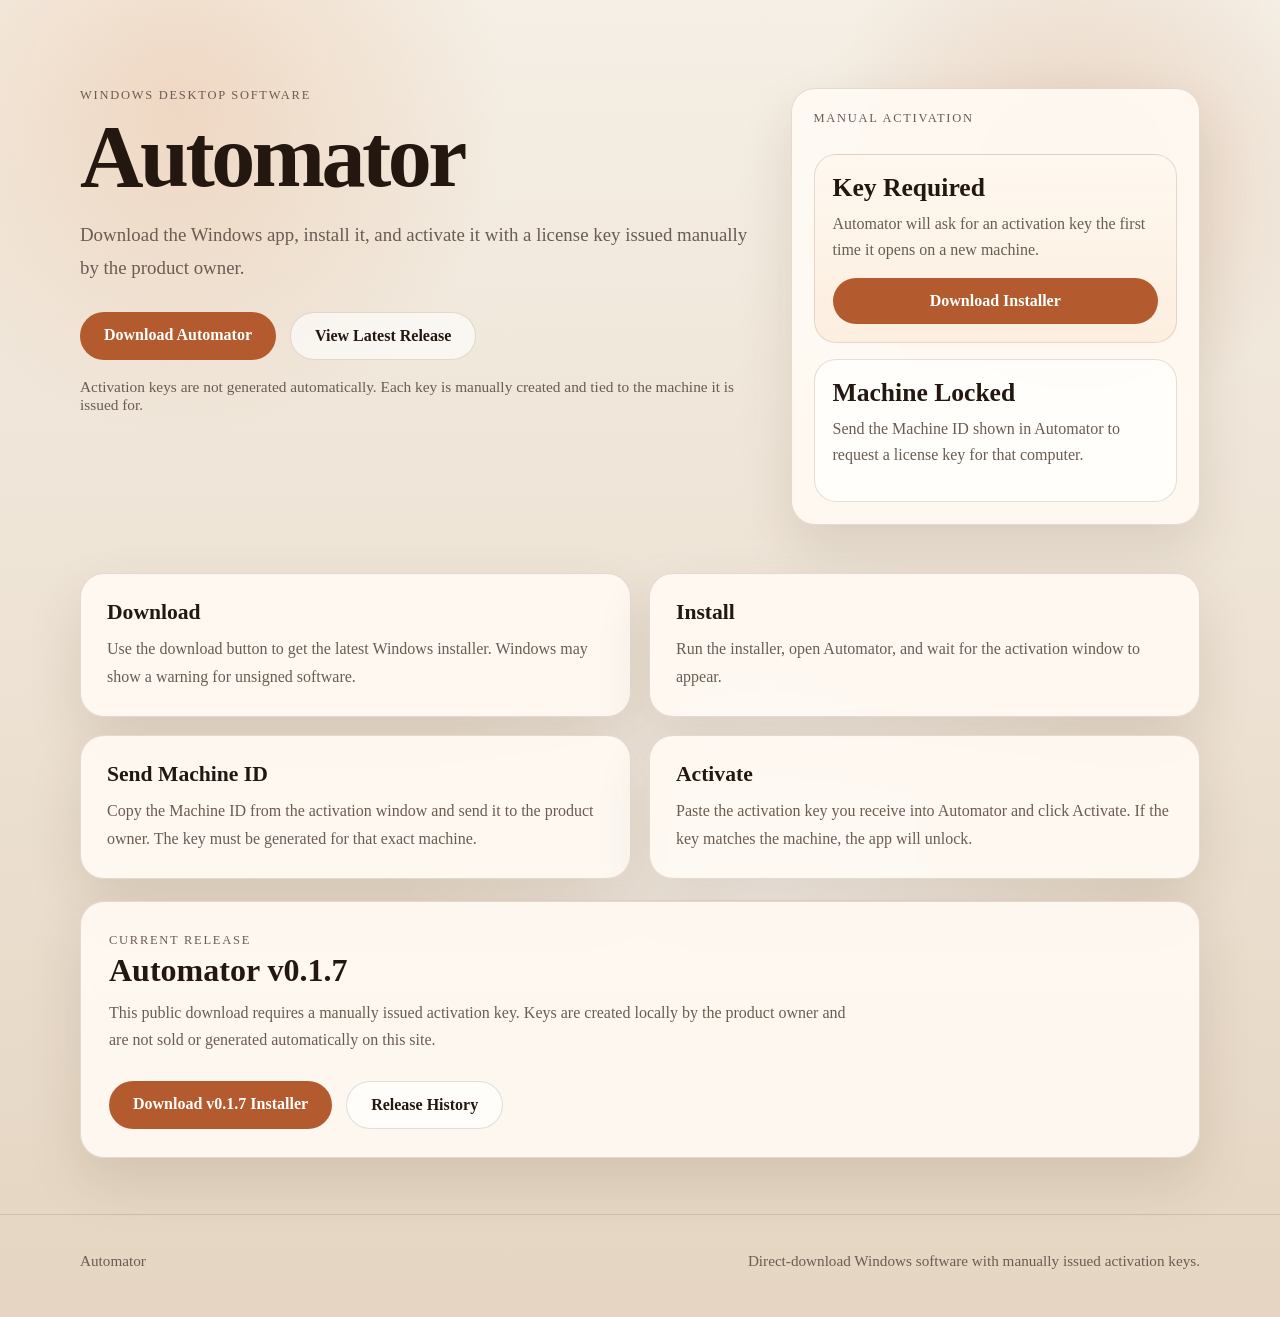
==== index.html @ 85a0ed50 "Switch storefront to manual key download flow" ====
<!DOCTYPE html>
<html lang="en">
<head>
  <meta charset="UTF-8" />
  <meta name="viewport" content="width=device-width, initial-scale=1.0" />
  <title>Automator</title>
  <meta
    name="description"
    content="Automator is Windows desktop automation software distributed by direct download and activated with manually issued license keys."
  />
  <link rel="stylesheet" href="style.css" />
</head>
<body>
  <div class="page-bg"></div>

  <header class="hero">
    <div class="container hero-layout">
      <div class="hero-copy">
        <p class="eyebrow">Windows Desktop Software</p>
        <h1>Automator</h1>
        <p class="lead">
          Download the Windows app, install it, and activate it with a license key issued manually by the product owner.
        </p>

        <div class="hero-actions">
          <a
            class="button primary"
            href="https://github.com/Pbot22/Automator/releases/download/v0.1.7/Automator-Setup-v0.1.7.exe"
          >
            Download Automator
          </a>
          <a class="button secondary" href="https://github.com/Pbot22/Automator/releases/latest">
            View Latest Release
          </a>
        </div>

        <p class="meta">
          Activation keys are not generated automatically. Each key is manually created and tied to the machine it is issued for.
        </p>
      </div>

      <aside class="pricing-panel">
        <p class="panel-label">Manual Activation</p>
        <div class="price-card featured">
          <div class="price-top">
            <h2>Key Required</h2>
            <p class="price-copy">
              Automator will ask for an activation key the first time it opens on a new machine.
            </p>
          </div>
          <a
            class="button wide"
            href="https://github.com/Pbot22/Automator/releases/download/v0.1.7/Automator-Setup-v0.1.7.exe"
          >
            Download Installer
          </a>
        </div>
        <div class="price-card">
          <div class="price-top">
            <h2>Machine Locked</h2>
            <p class="price-copy">
              Send the Machine ID shown in Automator to request a license key for that computer.
            </p>
          </div>
        </div>
      </aside>
    </div>
  </header>

  <main class="container">
    <section class="grid">
      <article class="card">
        <h2>Download</h2>
        <p>
          Use the download button to get the latest Windows installer. Windows may show a warning for unsigned software.
        </p>
      </article>

      <article class="card">
        <h2>Install</h2>
        <p>
          Run the installer, open Automator, and wait for the activation window to appear.
        </p>
      </article>

      <article class="card">
        <h2>Send Machine ID</h2>
        <p>
          Copy the Machine ID from the activation window and send it to the product owner. The key must be generated for that exact machine.
        </p>
      </article>

      <article class="card" id="support">
        <h2>Activate</h2>
        <p>
          Paste the activation key you receive into Automator and click Activate. If the key matches the machine, the app will unlock.
        </p>
      </article>
    </section>

    <section class="checkout-section">
      <div class="checkout-card">
        <p class="panel-label">Current Release</p>
        <h2>Automator v0.1.7</h2>
        <p>
          This public download requires a manually issued activation key. Keys are created locally by the product owner and are not sold or generated automatically on this site.
        </p>
        <div class="checkout-actions">
          <a
            class="button primary"
            href="https://github.com/Pbot22/Automator/releases/download/v0.1.7/Automator-Setup-v0.1.7.exe"
          >
            Download v0.1.7 Installer
          </a>
          <a class="button secondary" href="https://github.com/Pbot22/Automator/releases">
            Release History
          </a>
        </div>
      </div>
    </section>
  </main>

  <footer class="footer">
    <div class="container footer-inner">
      <p>Automator</p>
      <p>Direct-download Windows software with manually issued activation keys.</p>
    </div>
  </footer>
</body>
</html>
---- style.css ----
:root {
  --bg-top: #f5efe5;
  --bg-bottom: #e5d5c2;
  --panel: rgba(255, 250, 244, 0.92);
  --panel-strong: #fff8f0;
  --text: #231710;
  --muted: #6b5c52;
  --accent: #b35a2f;
  --accent-dark: #8d4322;
  --accent-soft: #f0c7a3;
  --line: rgba(110, 80, 58, 0.18);
  --shadow: 0 24px 55px rgba(69, 39, 20, 0.12);
}

* {
  box-sizing: border-box;
}

html {
  scroll-behavior: smooth;
}

body {
  margin: 0;
  font-family: Georgia, "Times New Roman", serif;
  color: var(--text);
  background: linear-gradient(180deg, var(--bg-top) 0%, var(--bg-bottom) 100%);
  min-height: 100vh;
  position: relative;
}

.page-bg {
  position: fixed;
  inset: 0;
  background:
    radial-gradient(circle at 14% 12%, rgba(229, 170, 129, 0.32), transparent 24%),
    radial-gradient(circle at 84% 18%, rgba(196, 122, 78, 0.22), transparent 20%),
    radial-gradient(circle at 60% 100%, rgba(255, 255, 255, 0.5), transparent 32%);
  pointer-events: none;
}

.container {
  width: min(1120px, calc(100% - 32px));
  margin: 0 auto;
  position: relative;
  z-index: 1;
}

.hero {
  padding: 88px 0 48px;
}

.hero-layout {
  display: grid;
  grid-template-columns: minmax(0, 1.25fr) minmax(310px, 0.75fr);
  gap: 28px;
  align-items: start;
}

.hero-copy {
  max-width: 760px;
}

.eyebrow,
.panel-label {
  margin: 0 0 12px;
  font-size: 0.78rem;
  text-transform: uppercase;
  letter-spacing: 0.14em;
  color: var(--muted);
}

h1 {
  margin: 0;
  font-size: clamp(3rem, 7vw, 5.5rem);
  line-height: 0.96;
  letter-spacing: -0.04em;
}

h2 {
  margin: 0;
}

.lead {
  margin: 20px 0 0;
  font-size: 1.18rem;
  line-height: 1.7;
  color: var(--muted);
  max-width: 700px;
}

.hero-actions,
.checkout-actions {
  display: flex;
  flex-wrap: wrap;
  gap: 14px;
  margin-top: 28px;
}

.button {
  display: inline-block;
  padding: 14px 24px;
  border-radius: 999px;
  text-decoration: none;
  font-weight: 700;
  transition: transform 0.18s ease, background-color 0.18s ease, color 0.18s ease, border-color 0.18s ease;
}

.button:hover {
  transform: translateY(-1px);
}

.button.primary,
.button.wide {
  background: var(--accent);
  color: #fff;
}

.button.primary:hover,
.button.wide:hover {
  background: var(--accent-dark);
}

.button.primary.alt {
  background: #955035;
}

.button.secondary {
  border: 1px solid var(--line);
  color: var(--text);
  background: rgba(255, 255, 255, 0.62);
}

.button.wide {
  width: 100%;
  text-align: center;
}

.meta {
  margin-top: 18px;
  color: var(--muted);
  font-size: 0.96rem;
  max-width: 670px;
}

.pricing-panel,
.checkout-card,
.card {
  background: var(--panel);
  border: 1px solid var(--line);
  border-radius: 24px;
  box-shadow: var(--shadow);
  backdrop-filter: blur(6px);
}

.pricing-panel {
  padding: 22px;
  display: grid;
  gap: 16px;
}

.price-card {
  background: rgba(255, 255, 255, 0.62);
  border: 1px solid var(--line);
  border-radius: 22px;
  padding: 18px;
}

.price-card.featured {
  background: linear-gradient(180deg, var(--panel-strong) 0%, rgba(252, 238, 222, 0.95) 100%);
}

.price-top {
  margin-bottom: 16px;
}

.price-top h2 {
  font-size: 1.6rem;
  margin-bottom: 8px;
}

.price-copy {
  margin: 0;
  color: var(--muted);
  line-height: 1.6;
}

.grid {
  display: grid;
  grid-template-columns: repeat(2, minmax(0, 1fr));
  gap: 18px;
  padding-bottom: 22px;
}

.card {
  padding: 26px;
}

.card h2 {
  margin-bottom: 10px;
  font-size: 1.35rem;
}

.card p {
  margin: 0;
  line-height: 1.72;
  color: var(--muted);
}

.card a {
  color: var(--accent-dark);
}

.support-note {
  margin-top: 14px;
}

.checkout-section {
  padding-bottom: 56px;
}

.checkout-card {
  padding: 28px;
}

.checkout-card h2 {
  font-size: 2rem;
  margin-bottom: 10px;
}

.checkout-card p {
  margin: 0;
  color: var(--muted);
  line-height: 1.7;
  max-width: 760px;
}

.footer {
  border-top: 1px solid var(--line);
  padding: 22px 0 32px;
}

.footer-inner {
  display: flex;
  justify-content: space-between;
  gap: 16px;
  flex-wrap: wrap;
  color: var(--muted);
  font-size: 0.95rem;
}

.success-shell {
  min-height: 100vh;
  display: grid;
  place-items: center;
  padding: 40px 16px;
  position: relative;
  z-index: 1;
}

.success-card {
  width: min(900px, 100%);
  background: var(--panel);
  border: 1px solid var(--line);
  border-radius: 28px;
  box-shadow: var(--shadow);
  padding: 34px;
}

.success-title {
  font-size: clamp(2.4rem, 6vw, 4.2rem);
  margin-bottom: 10px;
}

.success-lead {
  margin: 0;
  color: var(--muted);
  line-height: 1.75;
  font-size: 1.05rem;
  max-width: 720px;
}

.status-pill {
  display: inline-flex;
  align-items: center;
  margin-top: 18px;
  padding: 10px 16px;
  border-radius: 999px;
  background: rgba(179, 90, 47, 0.12);
  border: 1px solid rgba(179, 90, 47, 0.22);
  color: var(--accent-dark);
  font-weight: 700;
}

.status-pill.ready {
  background: rgba(67, 143, 78, 0.14);
  border-color: rgba(67, 143, 78, 0.22);
  color: #2f6f37;
}

.license-panel {
  margin-top: 22px;
  background: linear-gradient(180deg, rgba(255, 251, 246, 0.98) 0%, rgba(248, 236, 223, 0.92) 100%);
  border: 1px solid rgba(179, 90, 47, 0.16);
  border-radius: 22px;
  padding: 20px;
  box-shadow: 0 18px 38px rgba(103, 61, 34, 0.10);
}

.license-row {
  display: flex;
  flex-direction: column;
  gap: 10px;
}

.license-label {
  font-size: 0.82rem;
  text-transform: uppercase;
  letter-spacing: 0.14em;
  color: var(--muted);
}

.license-code {
  display: block;
  background: rgba(255, 255, 255, 0.82);
  border: 1px solid rgba(35, 23, 16, 0.10);
  border-radius: 16px;
  padding: 14px 16px;
  font-size: 1.08rem;
  font-weight: 700;
  overflow-wrap: anywhere;
  color: var(--text);
}

.license-help {
  margin: 14px 0 0;
  color: var(--muted);
  line-height: 1.7;
}

.license-actions {
  display: flex;
  flex-wrap: wrap;
  gap: 12px;
  margin-top: 16px;
}

.small-button {
  padding: 12px 18px;
}

.success-grid {
  display: grid;
  grid-template-columns: repeat(2, minmax(0, 1fr));
  gap: 18px;
  margin-top: 24px;
}

.success-actions {
  margin-top: 24px;
}

@media (max-width: 900px) {
  .hero-layout {
    grid-template-columns: 1fr;
  }
}

@media (max-width: 760px) {
  .hero {
    padding: 72px 0 36px;
  }

  .grid {
    grid-template-columns: 1fr;
  }

  .lead {
    font-size: 1.05rem;
  }

  .button {
    width: 100%;
    text-align: center;
  }

  .checkout-card h2 {
    font-size: 1.6rem;
  }

  .success-card {
    padding: 24px;
  }

  .success-grid {
    grid-template-columns: 1fr;
  }
}
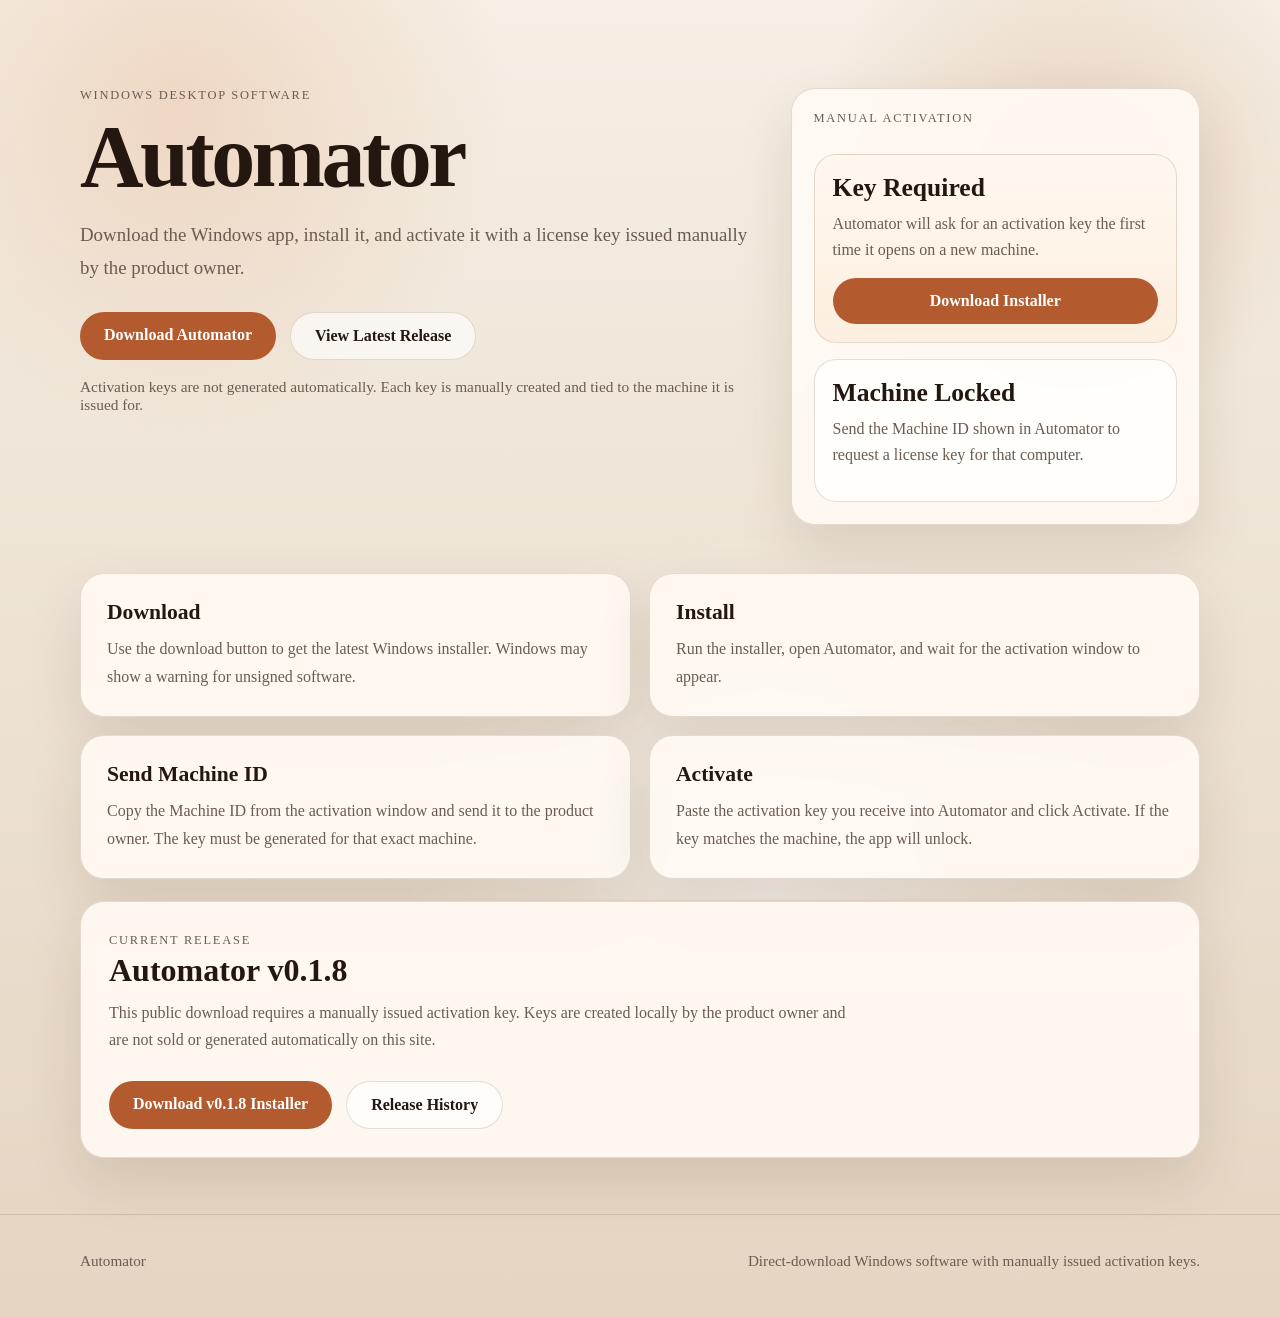
==== commit dd0fd370: "Update manual download page to v0.1.8" ====
--- a/index.html
+++ b/index.html
@@ -25,7 +25,7 @@
         <div class="hero-actions">
           <a
             class="button primary"
-            href="https://github.com/Pbot22/Automator/releases/download/v0.1.7/Automator-Setup-v0.1.7.exe"
+            href="https://github.com/Pbot22/Automator/releases/download/v0.1.8/Automator-Setup-v0.1.8.exe"
           >
             Download Automator
           </a>
@@ -50,7 +50,7 @@
           </div>
           <a
             class="button wide"
-            href="https://github.com/Pbot22/Automator/releases/download/v0.1.7/Automator-Setup-v0.1.7.exe"
+            href="https://github.com/Pbot22/Automator/releases/download/v0.1.8/Automator-Setup-v0.1.8.exe"
           >
             Download Installer
           </a>
@@ -101,16 +101,16 @@
     <section class="checkout-section">
       <div class="checkout-card">
         <p class="panel-label">Current Release</p>
-        <h2>Automator v0.1.7</h2>
+        <h2>Automator v0.1.8</h2>
         <p>
           This public download requires a manually issued activation key. Keys are created locally by the product owner and are not sold or generated automatically on this site.
         </p>
         <div class="checkout-actions">
           <a
             class="button primary"
-            href="https://github.com/Pbot22/Automator/releases/download/v0.1.7/Automator-Setup-v0.1.7.exe"
+            href="https://github.com/Pbot22/Automator/releases/download/v0.1.8/Automator-Setup-v0.1.8.exe"
           >
-            Download v0.1.7 Installer
+            Download v0.1.8 Installer
           </a>
           <a class="button secondary" href="https://github.com/Pbot22/Automator/releases">
             Release History
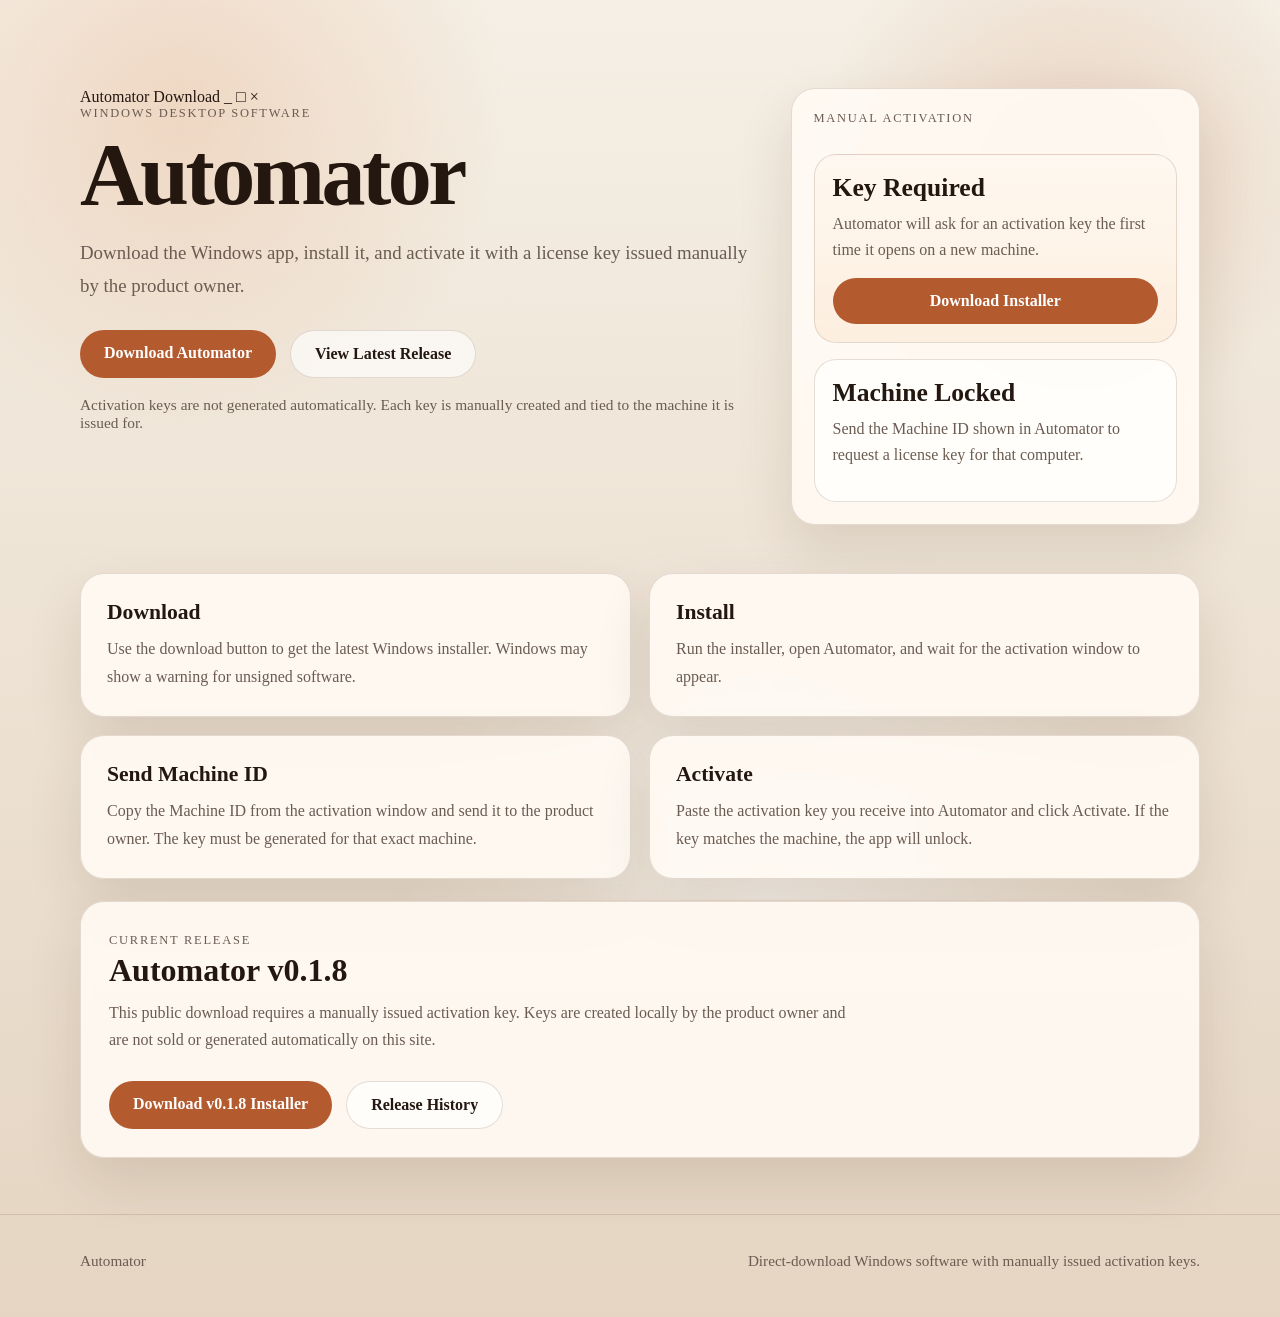
==== commit 36896573: "Redesign download page with Automator UI style" ====
--- a/index.html
+++ b/index.html
@@ -16,27 +16,37 @@
   <header class="hero">
     <div class="container hero-layout">
       <div class="hero-copy">
-        <p class="eyebrow">Windows Desktop Software</p>
-        <h1>Automator</h1>
-        <p class="lead">
-          Download the Windows app, install it, and activate it with a license key issued manually by the product owner.
-        </p>
+        <div class="window-titlebar">
+          <span class="window-title"><span class="window-icon"></span>Automator Download</span>
+          <span class="window-controls">
+            <span class="window-control">_</span>
+            <span class="window-control">□</span>
+            <span class="window-control">×</span>
+          </span>
+        </div>
+        <div class="window-body">
+          <p class="eyebrow">Windows Desktop Software</p>
+          <h1>Automator</h1>
+          <p class="lead">
+            Download the Windows app, install it, and activate it with a license key issued manually by the product owner.
+          </p>
 
-        <div class="hero-actions">
-          <a
-            class="button primary"
-            href="https://github.com/Pbot22/Automator/releases/download/v0.1.8/Automator-Setup-v0.1.8.exe"
-          >
-            Download Automator
-          </a>
-          <a class="button secondary" href="https://github.com/Pbot22/Automator/releases/latest">
-            View Latest Release
-          </a>
+          <div class="hero-actions">
+            <a
+              class="button primary"
+              href="https://github.com/Pbot22/Automator/releases/download/v0.1.8/Automator-Setup-v0.1.8.exe"
+            >
+              Download Automator
+            </a>
+            <a class="button secondary" href="https://github.com/Pbot22/Automator/releases/latest">
+              View Latest Release
+            </a>
+          </div>
+
+          <p class="meta">
+            Activation keys are not generated automatically. Each key is manually created and tied to the machine it is issued for.
+          </p>
         </div>
-
-        <p class="meta">
-          Activation keys are not generated automatically. Each key is manually created and tied to the machine it is issued for.
-        </p>
       </div>
 
       <aside class="pricing-panel">
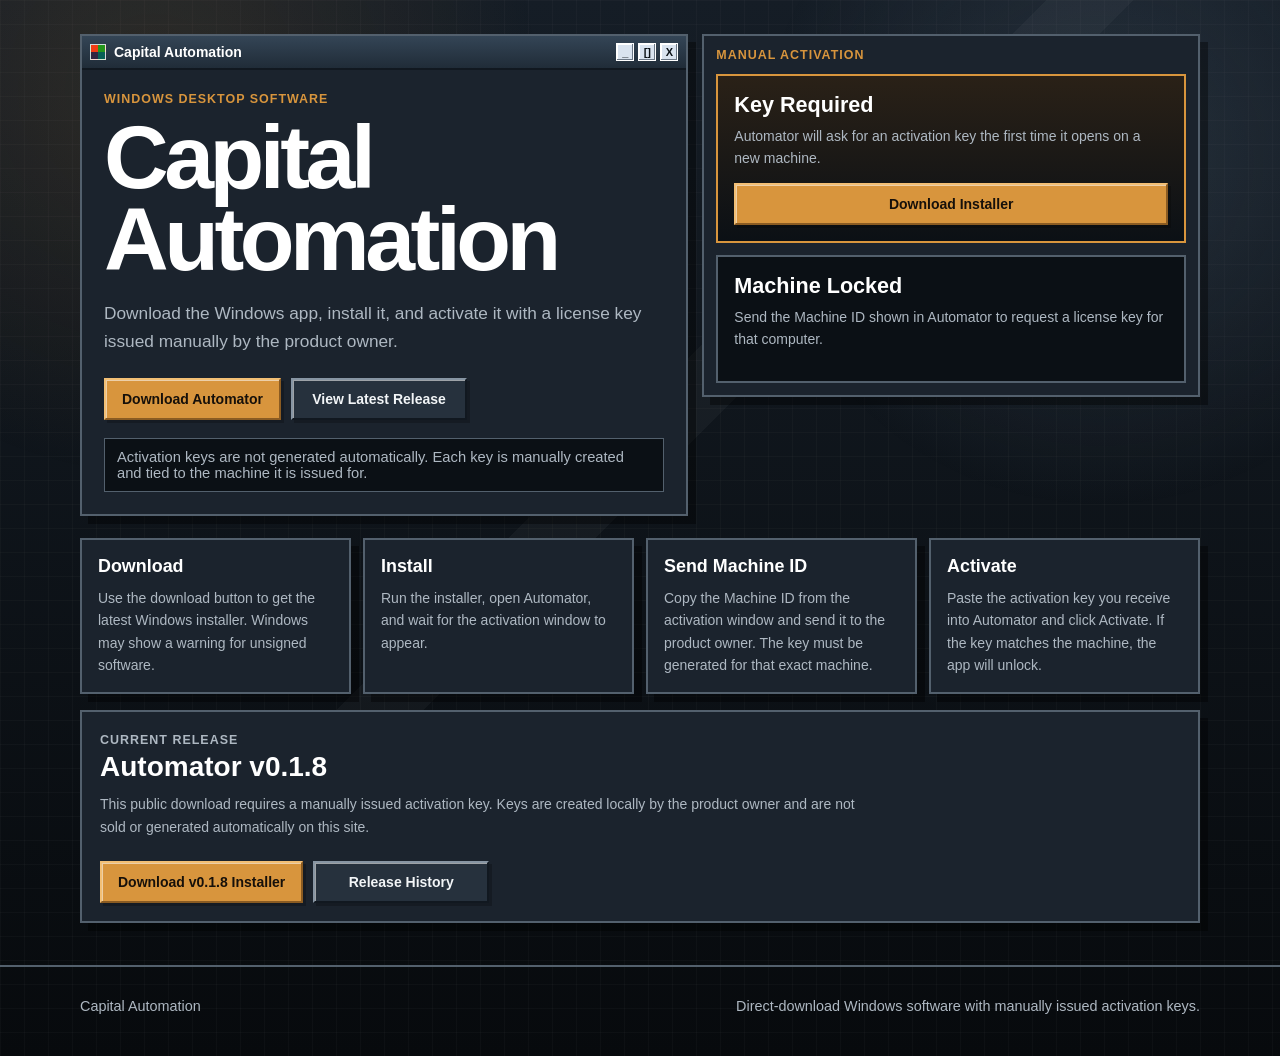
==== commit 89507b64: "Apply capital automation graphite site style" ====
--- a/index.html
+++ b/index.html
@@ -3,7 +3,7 @@
 <head>
   <meta charset="UTF-8" />
   <meta name="viewport" content="width=device-width, initial-scale=1.0" />
-  <title>Automator</title>
+  <title>Capital Automation</title>
   <meta
     name="description"
     content="Automator is Windows desktop automation software distributed by direct download and activated with manually issued license keys."
@@ -17,16 +17,16 @@
     <div class="container hero-layout">
       <div class="hero-copy">
         <div class="window-titlebar">
-          <span class="window-title"><span class="window-icon"></span>Automator Download</span>
+          <span class="window-title"><span class="window-icon"><span class="brand-sweep"></span></span>Capital Automation</span>
           <span class="window-controls">
             <span class="window-control">_</span>
-            <span class="window-control">□</span>
-            <span class="window-control">×</span>
+            <span class="window-control">[]</span>
+            <span class="window-control">X</span>
           </span>
         </div>
         <div class="window-body">
           <p class="eyebrow">Windows Desktop Software</p>
-          <h1>Automator</h1>
+          <h1>Capital Automation</h1>
           <p class="lead">
             Download the Windows app, install it, and activate it with a license key issued manually by the product owner.
           </p>
@@ -132,7 +132,7 @@
 
   <footer class="footer">
     <div class="container footer-inner">
-      <p>Automator</p>
+      <p>Capital Automation</p>
       <p>Direct-download Windows software with manually issued activation keys.</p>
     </div>
   </footer>
--- a/style.css
+++ b/style.css
@@ -1,15 +1,18 @@
 :root {
-  --bg-top: #f5efe5;
-  --bg-bottom: #e5d5c2;
-  --panel: rgba(255, 250, 244, 0.92);
-  --panel-strong: #fff8f0;
-  --text: #231710;
-  --muted: #6b5c52;
-  --accent: #b35a2f;
-  --accent-dark: #8d4322;
-  --accent-soft: #f0c7a3;
-  --line: rgba(110, 80, 58, 0.18);
-  --shadow: 0 24px 55px rgba(69, 39, 20, 0.12);
+  --bg: #10151b;
+  --bg-deep: #070a0d;
+  --panel: #1b232d;
+  --panel-alt: #26313d;
+  --titlebar: #344556;
+  --titlebar-dark: #202c38;
+  --text: #f2f5f7;
+  --muted: #aeb8c2;
+  --accent: #d8953d;
+  --accent-active: #f0aa4a;
+  --border: #53606d;
+  --border-bright: #8795a3;
+  --input: #0b1015;
+  --shadow: 8px 8px 0 rgba(0, 0, 0, 0.38);
 }
 
 * {
@@ -22,59 +25,127 @@
 
 body {
   margin: 0;
-  font-family: Georgia, "Times New Roman", serif;
+  min-height: 100vh;
   color: var(--text);
-  background: linear-gradient(180deg, var(--bg-top) 0%, var(--bg-bottom) 100%);
-  min-height: 100vh;
-  position: relative;
+  background:
+    linear-gradient(90deg, rgba(255, 255, 255, 0.025) 1px, transparent 1px),
+    linear-gradient(rgba(255, 255, 255, 0.025) 1px, transparent 1px),
+    linear-gradient(180deg, #151d26 0%, var(--bg-deep) 100%);
+  background-size: 24px 24px, 24px 24px, auto;
+  font-family: Tahoma, "MS Sans Serif", "Segoe UI", sans-serif;
+  font-size: 14px;
 }
 
 .page-bg {
   position: fixed;
   inset: 0;
   background:
-    radial-gradient(circle at 14% 12%, rgba(229, 170, 129, 0.32), transparent 24%),
-    radial-gradient(circle at 84% 18%, rgba(196, 122, 78, 0.22), transparent 20%),
-    radial-gradient(circle at 60% 100%, rgba(255, 255, 255, 0.5), transparent 32%);
+    radial-gradient(circle at 12% 10%, rgba(216, 149, 61, 0.13), transparent 28%),
+    radial-gradient(circle at 86% 18%, rgba(88, 107, 126, 0.28), transparent 26%),
+    linear-gradient(135deg, transparent 0 48%, rgba(255, 255, 255, 0.035) 48% 52%, transparent 52% 100%);
   pointer-events: none;
 }
 
 .container {
-  width: min(1120px, calc(100% - 32px));
+  width: min(1120px, calc(100% - 24px));
   margin: 0 auto;
   position: relative;
   z-index: 1;
 }
 
 .hero {
-  padding: 88px 0 48px;
+  padding: 34px 0 22px;
 }
 
 .hero-layout {
   display: grid;
-  grid-template-columns: minmax(0, 1.25fr) minmax(310px, 0.75fr);
-  gap: 28px;
+  grid-template-columns: minmax(0, 1.1fr) minmax(310px, 0.9fr);
+  gap: 14px;
   align-items: start;
 }
 
+.hero-copy,
+.pricing-panel,
+.checkout-card,
+.card,
+.success-card {
+  background: var(--panel);
+  border: 2px solid var(--border);
+  box-shadow: var(--shadow);
+}
+
 .hero-copy {
-  max-width: 760px;
+  min-height: 100%;
+  padding: 0;
+}
+
+.window-titlebar {
+  display: flex;
+  align-items: center;
+  justify-content: space-between;
+  min-height: 34px;
+  padding: 6px 8px;
+  color: #fff;
+  background: linear-gradient(180deg, var(--titlebar) 0%, var(--titlebar-dark) 100%);
+  border-bottom: 2px solid #111820;
+  font-weight: 700;
+}
+
+.window-title {
+  display: inline-flex;
+  align-items: center;
+  gap: 8px;
+}
+
+.window-icon {
+  width: 16px;
+  height: 16px;
+  display: inline-block;
+  background:
+    linear-gradient(90deg, #f04747 0 50%, #24b25e 50%),
+    linear-gradient(#ffd64a 0 50%, #3488e8 50%);
+  background-blend-mode: multiply;
+  border: 1px solid rgba(255, 255, 255, 0.8);
+}
+
+.window-controls {
+  display: flex;
+  gap: 4px;
+}
+
+.window-control {
+  width: 18px;
+  height: 18px;
+  display: grid;
+  place-items: center;
+  color: #0b1116;
+  background: #d9e3ef;
+  border: 1px solid #fff;
+  box-shadow: inset -1px -1px 0 #6b7785, inset 1px 1px 0 #ffffff;
+  font-size: 11px;
+  line-height: 1;
+}
+
+.window-body {
+  padding: 22px;
 }
 
 .eyebrow,
 .panel-label {
-  margin: 0 0 12px;
+  margin: 0 0 10px;
+  color: var(--accent);
   font-size: 0.78rem;
+  font-weight: 700;
+  letter-spacing: 0.08em;
   text-transform: uppercase;
-  letter-spacing: 0.14em;
-  color: var(--muted);
 }
 
 h1 {
   margin: 0;
-  font-size: clamp(3rem, 7vw, 5.5rem);
-  line-height: 0.96;
-  letter-spacing: -0.04em;
+  color: #ffffff;
+  font-size: clamp(2.7rem, 7vw, 5.6rem);
+  line-height: 0.92;
+  letter-spacing: -0.05em;
 }
 
 h2 {
@@ -82,314 +153,223 @@
 }
 
 .lead {
-  margin: 20px 0 0;
-  font-size: 1.18rem;
-  line-height: 1.7;
-  color: var(--muted);
   max-width: 700px;
+  margin: 18px 0 0;
+  color: var(--muted);
+  font-size: 1.08rem;
+  line-height: 1.65;
 }
 
 .hero-actions,
 .checkout-actions {
   display: flex;
   flex-wrap: wrap;
-  gap: 14px;
-  margin-top: 28px;
+  gap: 10px;
+  margin-top: 22px;
 }
 
 .button {
   display: inline-block;
-  padding: 14px 24px;
-  border-radius: 999px;
+  min-width: 176px;
+  padding: 11px 16px;
+  color: #16100a;
+  background: var(--accent);
+  border: 2px solid #f2bf75;
+  border-right-color: #8a5b22;
+  border-bottom-color: #8a5b22;
+  border-radius: 0;
+  box-shadow: inset 1px 1px 0 rgba(255, 255, 255, 0.55), 3px 3px 0 rgba(0, 0, 0, 0.22);
+  font-weight: 700;
+  text-align: center;
   text-decoration: none;
-  font-weight: 700;
-  transition: transform 0.18s ease, background-color 0.18s ease, color 0.18s ease, border-color 0.18s ease;
 }
 
 .button:hover {
-  transform: translateY(-1px);
-}
-
-.button.primary,
-.button.wide {
-  background: var(--accent);
-  color: #fff;
-}
-
-.button.primary:hover,
-.button.wide:hover {
-  background: var(--accent-dark);
-}
-
-.button.primary.alt {
-  background: #955035;
+  background: var(--accent-active);
+}
+
+.button:active {
+  transform: translate(2px, 2px);
+  box-shadow: inset -1px -1px 0 rgba(255, 255, 255, 0.35), 1px 1px 0 rgba(0, 0, 0, 0.22);
 }
 
 .button.secondary {
-  border: 1px solid var(--line);
   color: var(--text);
-  background: rgba(255, 255, 255, 0.62);
+  background: var(--panel-alt);
+  border-color: var(--border-bright);
+  border-right-color: #111820;
+  border-bottom-color: #111820;
 }
 
 .button.wide {
   width: 100%;
-  text-align: center;
 }
 
 .meta {
-  margin-top: 18px;
-  color: var(--muted);
-  font-size: 0.96rem;
-  max-width: 670px;
-}
-
-.pricing-panel,
-.checkout-card,
+  margin: 18px 0 0;
+  padding: 10px 12px;
+  color: var(--muted);
+  background: var(--input);
+  border: 1px solid var(--border);
+  font-size: 0.92rem;
+}
+
+.pricing-panel {
+  padding: 12px;
+}
+
+.price-card {
+  margin-top: 12px;
+  padding: 16px;
+  background: var(--input);
+  border: 2px solid var(--border);
+}
+
+.price-card.featured {
+  border-color: var(--accent);
+  background: linear-gradient(180deg, #2a2117 0%, var(--input) 100%);
+}
+
+.price-top {
+  margin-bottom: 14px;
+}
+
+.price-top h2 {
+  margin-bottom: 8px;
+  color: #fff;
+  font-size: 1.35rem;
+}
+
+.price-copy {
+  margin: 0;
+  color: var(--muted);
+  line-height: 1.55;
+}
+
+.grid {
+  display: grid;
+  grid-template-columns: repeat(4, minmax(0, 1fr));
+  gap: 12px;
+  padding-bottom: 16px;
+}
+
 .card {
-  background: var(--panel);
-  border: 1px solid var(--line);
-  border-radius: 24px;
-  box-shadow: var(--shadow);
-  backdrop-filter: blur(6px);
-}
-
-.pricing-panel {
-  padding: 22px;
-  display: grid;
-  gap: 16px;
-}
-
-.price-card {
-  background: rgba(255, 255, 255, 0.62);
-  border: 1px solid var(--line);
-  border-radius: 22px;
-  padding: 18px;
-}
-
-.price-card.featured {
-  background: linear-gradient(180deg, var(--panel-strong) 0%, rgba(252, 238, 222, 0.95) 100%);
-}
-
-.price-top {
-  margin-bottom: 16px;
-}
-
-.price-top h2 {
-  font-size: 1.6rem;
-  margin-bottom: 8px;
-}
-
-.price-copy {
-  margin: 0;
-  color: var(--muted);
-  line-height: 1.6;
-}
-
-.grid {
-  display: grid;
-  grid-template-columns: repeat(2, minmax(0, 1fr));
-  gap: 18px;
-  padding-bottom: 22px;
-}
-
-.card {
-  padding: 26px;
+  padding: 16px;
 }
 
 .card h2 {
   margin-bottom: 10px;
-  font-size: 1.35rem;
+  color: #fff;
+  font-size: 1.12rem;
 }
 
 .card p {
   margin: 0;
-  line-height: 1.72;
-  color: var(--muted);
+  color: var(--muted);
+  line-height: 1.6;
 }
 
 .card a {
-  color: var(--accent-dark);
-}
-
-.support-note {
-  margin-top: 14px;
+  color: var(--accent-active);
 }
 
 .checkout-section {
-  padding-bottom: 56px;
+  padding-bottom: 42px;
 }
 
 .checkout-card {
-  padding: 28px;
+  padding: 18px;
+  background: var(--panel);
 }
 
 .checkout-card h2 {
-  font-size: 2rem;
   margin-bottom: 10px;
+  color: #fff;
+  font-size: 1.75rem;
 }
 
 .checkout-card p {
-  margin: 0;
-  color: var(--muted);
-  line-height: 1.7;
-  max-width: 760px;
+  max-width: 780px;
+  margin: 0;
+  color: var(--muted);
+  line-height: 1.65;
 }
 
 .footer {
-  border-top: 1px solid var(--line);
-  padding: 22px 0 32px;
+  padding: 16px 0 28px;
+  border-top: 2px solid var(--border);
 }
 
 .footer-inner {
   display: flex;
+  flex-wrap: wrap;
   justify-content: space-between;
-  gap: 16px;
-  flex-wrap: wrap;
-  color: var(--muted);
-  font-size: 0.95rem;
+  gap: 12px;
+  color: var(--muted);
+  font-size: 0.9rem;
 }
 
 .success-shell {
   min-height: 100vh;
   display: grid;
   place-items: center;
-  padding: 40px 16px;
+  padding: 28px 12px;
   position: relative;
   z-index: 1;
 }
 
 .success-card {
-  width: min(900px, 100%);
-  background: var(--panel);
-  border: 1px solid var(--line);
-  border-radius: 28px;
-  box-shadow: var(--shadow);
-  padding: 34px;
+  width: min(930px, 100%);
 }
 
 .success-title {
-  font-size: clamp(2.4rem, 6vw, 4.2rem);
-  margin-bottom: 10px;
+  font-size: clamp(2.3rem, 6vw, 4.8rem);
 }
 
 .success-lead {
-  margin: 0;
-  color: var(--muted);
-  line-height: 1.75;
-  font-size: 1.05rem;
-  max-width: 720px;
+  max-width: 760px;
+  margin: 16px 0 0;
+  color: var(--muted);
+  line-height: 1.7;
+  font-size: 1rem;
 }
 
 .status-pill {
   display: inline-flex;
   align-items: center;
   margin-top: 18px;
-  padding: 10px 16px;
-  border-radius: 999px;
-  background: rgba(179, 90, 47, 0.12);
-  border: 1px solid rgba(179, 90, 47, 0.22);
-  color: var(--accent-dark);
+  padding: 8px 12px;
+  color: var(--accent-active);
+  background: var(--input);
+  border: 2px solid var(--accent);
   font-weight: 700;
 }
 
-.status-pill.ready {
-  background: rgba(67, 143, 78, 0.14);
-  border-color: rgba(67, 143, 78, 0.22);
-  color: #2f6f37;
-}
-
-.license-panel {
-  margin-top: 22px;
-  background: linear-gradient(180deg, rgba(255, 251, 246, 0.98) 0%, rgba(248, 236, 223, 0.92) 100%);
-  border: 1px solid rgba(179, 90, 47, 0.16);
-  border-radius: 22px;
-  padding: 20px;
-  box-shadow: 0 18px 38px rgba(103, 61, 34, 0.10);
-}
-
-.license-row {
-  display: flex;
-  flex-direction: column;
-  gap: 10px;
-}
-
-.license-label {
-  font-size: 0.82rem;
-  text-transform: uppercase;
-  letter-spacing: 0.14em;
-  color: var(--muted);
-}
-
-.license-code {
-  display: block;
-  background: rgba(255, 255, 255, 0.82);
-  border: 1px solid rgba(35, 23, 16, 0.10);
-  border-radius: 16px;
-  padding: 14px 16px;
-  font-size: 1.08rem;
-  font-weight: 700;
-  overflow-wrap: anywhere;
-  color: var(--text);
-}
-
-.license-help {
-  margin: 14px 0 0;
-  color: var(--muted);
-  line-height: 1.7;
-}
-
-.license-actions {
-  display: flex;
-  flex-wrap: wrap;
+.success-grid {
+  display: grid;
+  grid-template-columns: repeat(2, minmax(0, 1fr));
   gap: 12px;
-  margin-top: 16px;
-}
-
-.small-button {
-  padding: 12px 18px;
-}
-
-.success-grid {
-  display: grid;
-  grid-template-columns: repeat(2, minmax(0, 1fr));
-  gap: 18px;
-  margin-top: 24px;
+  margin-top: 18px;
 }
 
 .success-actions {
-  margin-top: 24px;
-}
-
-@media (max-width: 900px) {
-  .hero-layout {
-    grid-template-columns: 1fr;
-  }
-}
-
-@media (max-width: 760px) {
-  .hero {
-    padding: 72px 0 36px;
-  }
-
+  margin-top: 20px;
+}
+
+@media (max-width: 940px) {
+  .hero-layout,
   .grid {
     grid-template-columns: 1fr;
   }
-
-  .lead {
-    font-size: 1.05rem;
+}
+
+@media (max-width: 680px) {
+  .window-body {
+    padding: 16px;
   }
 
   .button {
     width: 100%;
-    text-align: center;
-  }
-
-  .checkout-card h2 {
-    font-size: 1.6rem;
-  }
-
-  .success-card {
-    padding: 24px;
   }
 
   .success-grid {
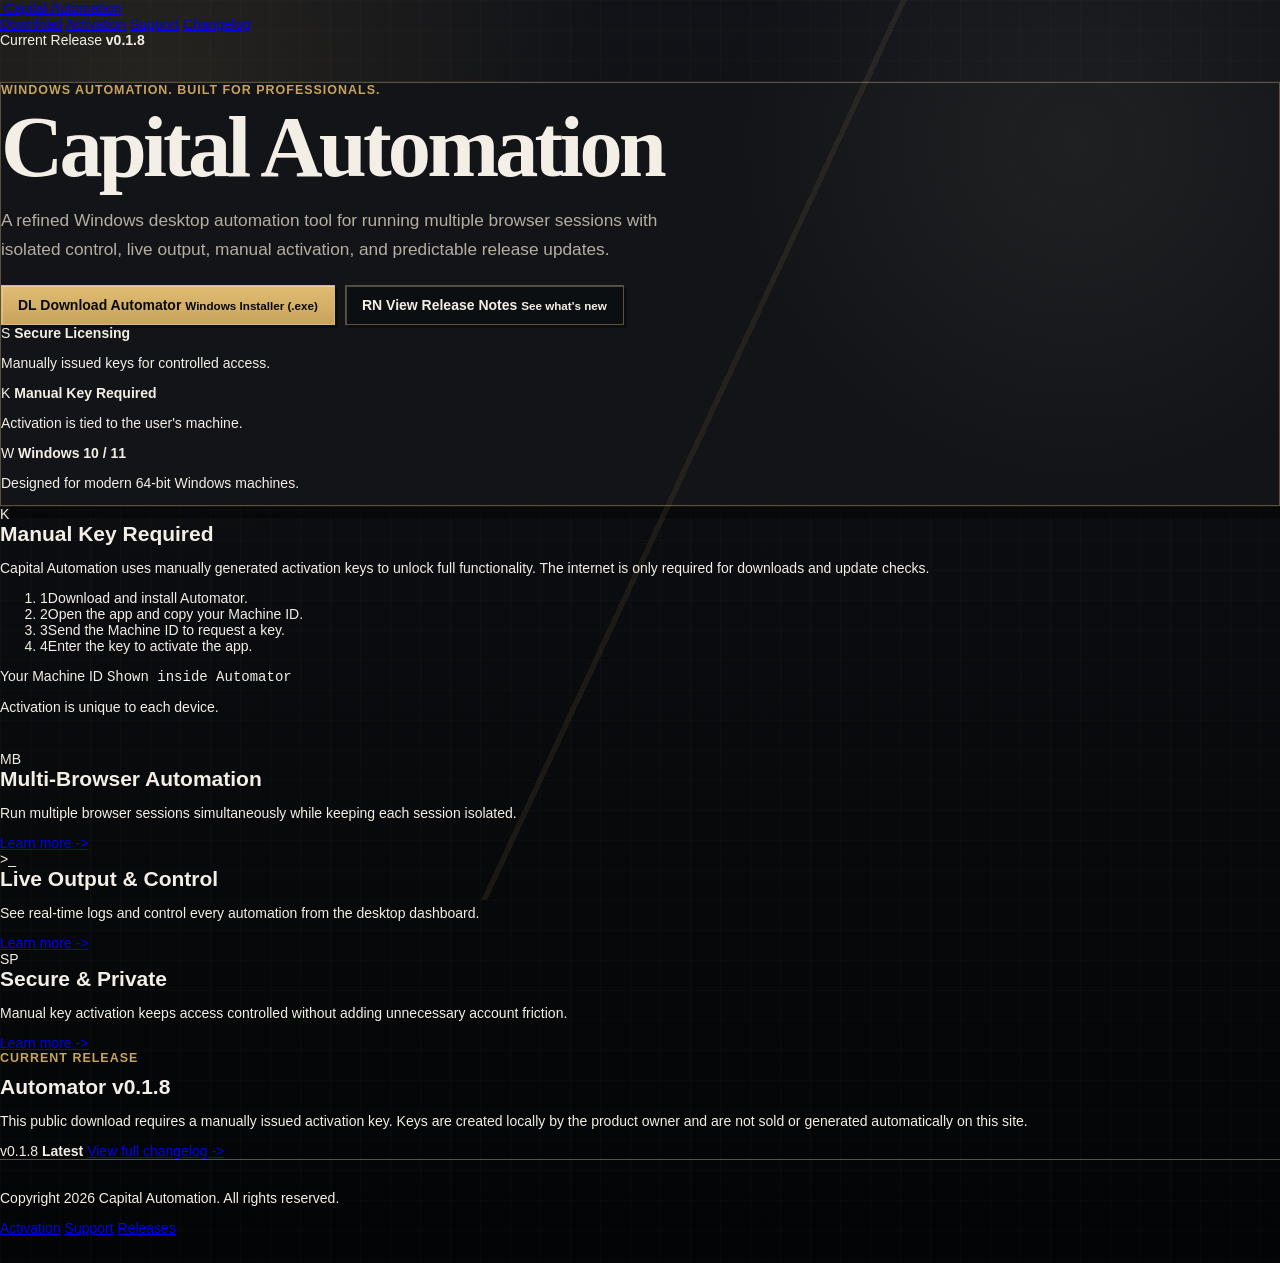
==== commit 8c5d3444: "Redesign Capital Automation homepage" ====
--- a/index.html
+++ b/index.html
@@ -6,135 +6,156 @@
   <title>Capital Automation</title>
   <meta
     name="description"
-    content="Automator is Windows desktop automation software distributed by direct download and activated with manually issued license keys."
+    content="Capital Automation is Windows desktop automation software distributed by direct download and activated with manually issued license keys."
   />
   <link rel="stylesheet" href="style.css" />
 </head>
 <body>
   <div class="page-bg"></div>
 
-  <header class="hero">
-    <div class="container hero-layout">
-      <div class="hero-copy">
-        <div class="window-titlebar">
-          <span class="window-title"><span class="window-icon"><span class="brand-sweep"></span></span>Capital Automation</span>
-          <span class="window-controls">
-            <span class="window-control">_</span>
-            <span class="window-control">[]</span>
-            <span class="window-control">X</span>
-          </span>
-        </div>
-        <div class="window-body">
-          <p class="eyebrow">Windows Desktop Software</p>
-          <h1>Capital Automation</h1>
-          <p class="lead">
-            Download the Windows app, install it, and activate it with a license key issued manually by the product owner.
-          </p>
+  <header class="site-shell">
+    <nav class="nav">
+      <a class="brand" href="index.html" aria-label="Capital Automation home">
+        <img src="capital_automation_logo_web.png" alt="" class="brand-logo" />
+        <span class="brand-wordmark">
+          <span>Capital</span>
+          <span>Automation</span>
+        </span>
+      </a>
 
-          <div class="hero-actions">
-            <a
-              class="button primary"
-              href="https://github.com/Pbot22/Automator/releases/download/v0.1.8/Automator-Setup-v0.1.8.exe"
-            >
-              Download Automator
-            </a>
-            <a class="button secondary" href="https://github.com/Pbot22/Automator/releases/latest">
-              View Latest Release
-            </a>
-          </div>
-
-          <p class="meta">
-            Activation keys are not generated automatically. Each key is manually created and tied to the machine it is issued for.
-          </p>
-        </div>
+      <div class="nav-links" aria-label="Primary navigation">
+        <a href="#download" class="active">Download</a>
+        <a href="#activation">Activation</a>
+        <a href="#support">Support</a>
+        <a href="https://github.com/Pbot22/Automator/releases">Changelog</a>
       </div>
 
-      <aside class="pricing-panel">
-        <p class="panel-label">Manual Activation</p>
-        <div class="price-card featured">
-          <div class="price-top">
-            <h2>Key Required</h2>
-            <p class="price-copy">
-              Automator will ask for an activation key the first time it opens on a new machine.
-            </p>
-          </div>
-          <a
-            class="button wide"
-            href="https://github.com/Pbot22/Automator/releases/download/v0.1.8/Automator-Setup-v0.1.8.exe"
-          >
-            Download Installer
-          </a>
-        </div>
-        <div class="price-card">
-          <div class="price-top">
-            <h2>Machine Locked</h2>
-            <p class="price-copy">
-              Send the Machine ID shown in Automator to request a license key for that computer.
-            </p>
-          </div>
-        </div>
-      </aside>
-    </div>
+      <div class="release-badge">
+        <span>Current Release</span>
+        <strong>v0.1.8</strong>
+      </div>
+    </nav>
   </header>
 
-  <main class="container">
-    <section class="grid">
-      <article class="card">
-        <h2>Download</h2>
-        <p>
-          Use the download button to get the latest Windows installer. Windows may show a warning for unsigned software.
+  <main class="site-shell">
+    <section class="hero">
+      <div class="hero-copy">
+        <p class="eyebrow">Windows automation. Built for professionals.</p>
+        <h1>Capital Automation</h1>
+        <p class="lead">
+          A refined Windows desktop automation tool for running multiple browser sessions with isolated control,
+          live output, manual activation, and predictable release updates.
         </p>
-      </article>
 
-      <article class="card">
-        <h2>Install</h2>
-        <p>
-          Run the installer, open Automator, and wait for the activation window to appear.
-        </p>
-      </article>
-
-      <article class="card">
-        <h2>Send Machine ID</h2>
-        <p>
-          Copy the Machine ID from the activation window and send it to the product owner. The key must be generated for that exact machine.
-        </p>
-      </article>
-
-      <article class="card" id="support">
-        <h2>Activate</h2>
-        <p>
-          Paste the activation key you receive into Automator and click Activate. If the key matches the machine, the app will unlock.
-        </p>
-      </article>
-    </section>
-
-    <section class="checkout-section">
-      <div class="checkout-card">
-        <p class="panel-label">Current Release</p>
-        <h2>Automator v0.1.8</h2>
-        <p>
-          This public download requires a manually issued activation key. Keys are created locally by the product owner and are not sold or generated automatically on this site.
-        </p>
-        <div class="checkout-actions">
+        <div class="hero-actions" id="download">
           <a
             class="button primary"
             href="https://github.com/Pbot22/Automator/releases/download/v0.1.8/Automator-Setup-v0.1.8.exe"
           >
-            Download v0.1.8 Installer
+            <span class="button-icon">DL</span>
+            Download Automator
+            <small>Windows Installer (.exe)</small>
           </a>
-          <a class="button secondary" href="https://github.com/Pbot22/Automator/releases">
-            Release History
+          <a class="button secondary" href="https://github.com/Pbot22/Automator/releases/latest">
+            <span class="button-icon">RN</span>
+            View Release Notes
+            <small>See what's new</small>
           </a>
+        </div>
+
+        <div class="trust-row" aria-label="Product highlights">
+          <div>
+            <span class="line-icon">S</span>
+            <strong>Secure Licensing</strong>
+            <p>Manually issued keys for controlled access.</p>
+          </div>
+          <div>
+            <span class="line-icon">K</span>
+            <strong>Manual Key Required</strong>
+            <p>Activation is tied to the user's machine.</p>
+          </div>
+          <div>
+            <span class="line-icon">W</span>
+            <strong>Windows 10 / 11</strong>
+            <p>Designed for modern 64-bit Windows machines.</p>
+          </div>
+        </div>
+      </div>
+
+      <aside class="activation-panel" id="activation">
+        <div class="panel-heading">
+          <span class="key-mark">K</span>
+          <h2>Manual Key Required</h2>
+        </div>
+        <p>
+          Capital Automation uses manually generated activation keys to unlock full functionality.
+          The internet is only required for downloads and update checks.
+        </p>
+
+        <ol class="activation-steps">
+          <li><span>1</span>Download and install Automator.</li>
+          <li><span>2</span>Open the app and copy your Machine ID.</li>
+          <li><span>3</span>Send the Machine ID to request a key.</li>
+          <li><span>4</span>Enter the key to activate the app.</li>
+        </ol>
+
+        <div class="machine-card">
+          <span>Your Machine ID</span>
+          <code>Shown inside Automator</code>
+          <p>Activation is unique to each device.</p>
+        </div>
+      </aside>
+    </section>
+
+    <section class="feature-grid">
+      <article class="feature-card">
+        <span class="feature-icon">MB</span>
+        <h2>Multi-Browser Automation</h2>
+        <p>Run multiple browser sessions simultaneously while keeping each session isolated.</p>
+        <a href="#download">Learn more -&gt;</a>
+      </article>
+
+      <article class="feature-card">
+        <span class="feature-icon">&gt;_</span>
+        <h2>Live Output & Control</h2>
+        <p>See real-time logs and control every automation from the desktop dashboard.</p>
+        <a href="#download">Learn more -&gt;</a>
+      </article>
+
+      <article class="feature-card">
+        <span class="feature-icon">SP</span>
+        <h2>Secure & Private</h2>
+        <p>Manual key activation keeps access controlled without adding unnecessary account friction.</p>
+        <a href="#activation">Learn more -&gt;</a>
+      </article>
+    </section>
+
+    <section class="release-section" id="support">
+      <div class="release-card">
+        <div>
+          <p class="eyebrow">Current Release</p>
+          <h2>Automator v0.1.8</h2>
+          <p>
+            This public download requires a manually issued activation key. Keys are created locally by the product owner
+            and are not sold or generated automatically on this site.
+          </p>
+        </div>
+        <div class="version-lockup">
+          <span>v0.1.8</span>
+          <strong>Latest</strong>
+          <a href="https://github.com/Pbot22/Automator/releases">View full changelog -&gt;</a>
         </div>
       </div>
     </section>
   </main>
 
-  <footer class="footer">
-    <div class="container footer-inner">
-      <p>Capital Automation</p>
-      <p>Direct-download Windows software with manually issued activation keys.</p>
-    </div>
+  <footer class="footer site-shell">
+    <p>Copyright 2026 Capital Automation. All rights reserved.</p>
+    <nav aria-label="Footer links">
+      <a href="#activation">Activation</a>
+      <a href="#support">Support</a>
+      <a href="https://github.com/Pbot22/Automator/releases">Releases</a>
+    </nav>
   </footer>
 </body>
 </html>
--- a/style.css
+++ b/style.css
@@ -1,18 +1,19 @@
 :root {
-  --bg: #10151b;
-  --bg-deep: #070a0d;
-  --panel: #1b232d;
-  --panel-alt: #26313d;
-  --titlebar: #344556;
-  --titlebar-dark: #202c38;
-  --text: #f2f5f7;
-  --muted: #aeb8c2;
-  --accent: #d8953d;
-  --accent-active: #f0aa4a;
-  --border: #53606d;
-  --border-bright: #8795a3;
-  --input: #0b1015;
-  --shadow: 8px 8px 0 rgba(0, 0, 0, 0.38);
+  --bg: #090a0c;
+  --bg-deep: #030405;
+  --panel: #121417;
+  --panel-alt: #1a1d21;
+  --titlebar: #181b20;
+  --titlebar-dark: #0d0f12;
+  --text: #f4efe6;
+  --muted: #b6aea1;
+  --accent: #c8a35d;
+  --accent-active: #e1bd73;
+  --border: #5d503c;
+  --border-bright: #d4b978;
+  --input: #07090b;
+  --shadow: 10px 12px 0 rgba(0, 0, 0, 0.42);
+  --hairline: rgba(212, 185, 120, 0.26);
 }
 
 * {
@@ -28,11 +29,12 @@
   min-height: 100vh;
   color: var(--text);
   background:
-    linear-gradient(90deg, rgba(255, 255, 255, 0.025) 1px, transparent 1px),
-    linear-gradient(rgba(255, 255, 255, 0.025) 1px, transparent 1px),
-    linear-gradient(180deg, #151d26 0%, var(--bg-deep) 100%);
-  background-size: 24px 24px, 24px 24px, auto;
-  font-family: Tahoma, "MS Sans Serif", "Segoe UI", sans-serif;
+    linear-gradient(90deg, rgba(200, 163, 93, 0.03) 1px, transparent 1px),
+    linear-gradient(rgba(200, 163, 93, 0.025) 1px, transparent 1px),
+    radial-gradient(circle at 12% 8%, rgba(200, 163, 93, 0.12), transparent 28%),
+    linear-gradient(180deg, #111318 0%, var(--bg-deep) 100%);
+  background-size: 30px 30px, 30px 30px, auto, auto;
+  font-family: "Segoe UI", Tahoma, "MS Sans Serif", sans-serif;
   font-size: 14px;
 }
 
@@ -40,9 +42,8 @@
   position: fixed;
   inset: 0;
   background:
-    radial-gradient(circle at 12% 10%, rgba(216, 149, 61, 0.13), transparent 28%),
-    radial-gradient(circle at 86% 18%, rgba(88, 107, 126, 0.28), transparent 26%),
-    linear-gradient(135deg, transparent 0 48%, rgba(255, 255, 255, 0.035) 48% 52%, transparent 52% 100%);
+    linear-gradient(115deg, transparent 0 53%, rgba(200, 163, 93, 0.1) 53% 53.35%, transparent 53.35% 100%),
+    radial-gradient(circle at 84% 16%, rgba(244, 239, 230, 0.06), transparent 28%);
   pointer-events: none;
 }
 
@@ -70,7 +71,8 @@
 .card,
 .success-card {
   background: var(--panel);
-  border: 2px solid var(--border);
+  border: 1px solid var(--border);
+  outline: 1px solid rgba(244, 239, 230, 0.05);
   box-shadow: var(--shadow);
 }
 
@@ -83,11 +85,11 @@
   display: flex;
   align-items: center;
   justify-content: space-between;
-  min-height: 34px;
-  padding: 6px 8px;
-  color: #fff;
+  min-height: 38px;
+  padding: 7px 10px;
+  color: var(--text);
   background: linear-gradient(180deg, var(--titlebar) 0%, var(--titlebar-dark) 100%);
-  border-bottom: 2px solid #111820;
+  border-bottom: 1px solid var(--hairline);
   font-weight: 700;
 }
 
@@ -97,15 +99,54 @@
   gap: 8px;
 }
 
+.brand-mark,
 .window-icon {
-  width: 16px;
-  height: 16px;
-  display: inline-block;
-  background:
-    linear-gradient(90deg, #f04747 0 50%, #24b25e 50%),
-    linear-gradient(#ffd64a 0 50%, #3488e8 50%);
-  background-blend-mode: multiply;
-  border: 1px solid rgba(255, 255, 255, 0.8);
+  width: 36px;
+  height: 36px;
+  display: inline-grid;
+  place-items: center;
+  position: relative;
+  color: var(--text);
+  background: #07080a;
+  border: 1px solid var(--border-bright);
+  box-shadow: inset 0 0 0 1px rgba(244, 239, 230, 0.08), 0 0 22px rgba(200, 163, 93, 0.12);
+  font-family: Georgia, "Times New Roman", serif;
+  font-size: 0;
+}
+
+.brand-mark::before,
+.window-icon::before {
+  content: "C";
+  position: absolute;
+  left: 7px;
+  top: 4px;
+  color: var(--text);
+  font-size: 21px;
+  font-weight: 700;
+  line-height: 1;
+}
+
+.brand-mark::after,
+.window-icon::after {
+  content: "A";
+  position: absolute;
+  right: 6px;
+  bottom: 4px;
+  color: var(--accent-active);
+  font-size: 21px;
+  font-weight: 700;
+  line-height: 1;
+}
+
+.brand-sweep {
+  position: absolute;
+  width: 24px;
+  height: 1px;
+  left: 6px;
+  top: 22px;
+  background: var(--accent);
+  transform: rotate(-16deg);
+  box-shadow: 0 0 8px rgba(200, 163, 93, 0.45);
 }
 
 .window-controls {
@@ -118,10 +159,10 @@
   height: 18px;
   display: grid;
   place-items: center;
-  color: #0b1116;
-  background: #d9e3ef;
-  border: 1px solid #fff;
-  box-shadow: inset -1px -1px 0 #6b7785, inset 1px 1px 0 #ffffff;
+  color: var(--muted);
+  background: #0a0c0f;
+  border: 1px solid var(--border);
+  box-shadow: inset 1px 1px 0 rgba(244, 239, 230, 0.08);
   font-size: 11px;
   line-height: 1;
 }
@@ -142,10 +183,11 @@
 
 h1 {
   margin: 0;
-  color: #ffffff;
-  font-size: clamp(2.7rem, 7vw, 5.6rem);
-  line-height: 0.92;
-  letter-spacing: -0.05em;
+  color: var(--text);
+  font-family: Georgia, "Times New Roman", serif;
+  font-size: clamp(2.7rem, 7vw, 5.4rem);
+  line-height: 0.94;
+  letter-spacing: -0.045em;
 }
 
 h2 {
@@ -172,13 +214,11 @@
   display: inline-block;
   min-width: 176px;
   padding: 11px 16px;
-  color: #16100a;
-  background: var(--accent);
-  border: 2px solid #f2bf75;
-  border-right-color: #8a5b22;
-  border-bottom-color: #8a5b22;
+  color: #08090a;
+  background: linear-gradient(180deg, var(--accent-active) 0%, var(--accent) 100%);
+  border: 1px solid var(--border-bright);
   border-radius: 0;
-  box-shadow: inset 1px 1px 0 rgba(255, 255, 255, 0.55), 3px 3px 0 rgba(0, 0, 0, 0.22);
+  box-shadow: inset 1px 1px 0 rgba(255, 255, 255, 0.25), 3px 3px 0 rgba(0, 0, 0, 0.34);
   font-weight: 700;
   text-align: center;
   text-decoration: none;
@@ -195,10 +235,8 @@
 
 .button.secondary {
   color: var(--text);
-  background: var(--panel-alt);
-  border-color: var(--border-bright);
-  border-right-color: #111820;
-  border-bottom-color: #111820;
+  background: #0c0f12;
+  border-color: var(--border);
 }
 
 .button.wide {
@@ -222,12 +260,12 @@
   margin-top: 12px;
   padding: 16px;
   background: var(--input);
-  border: 2px solid var(--border);
+  border: 1px solid var(--border);
 }
 
 .price-card.featured {
   border-color: var(--accent);
-  background: linear-gradient(180deg, #2a2117 0%, var(--input) 100%);
+  background: linear-gradient(180deg, #1b1711 0%, var(--input) 100%);
 }
 
 .price-top {
@@ -297,7 +335,7 @@
 
 .footer {
   padding: 16px 0 28px;
-  border-top: 2px solid var(--border);
+  border-top: 1px solid var(--border);
 }
 
 .footer-inner {
@@ -341,7 +379,7 @@
   padding: 8px 12px;
   color: var(--accent-active);
   background: var(--input);
-  border: 2px solid var(--accent);
+  border: 1px solid var(--accent);
   font-weight: 700;
 }
 
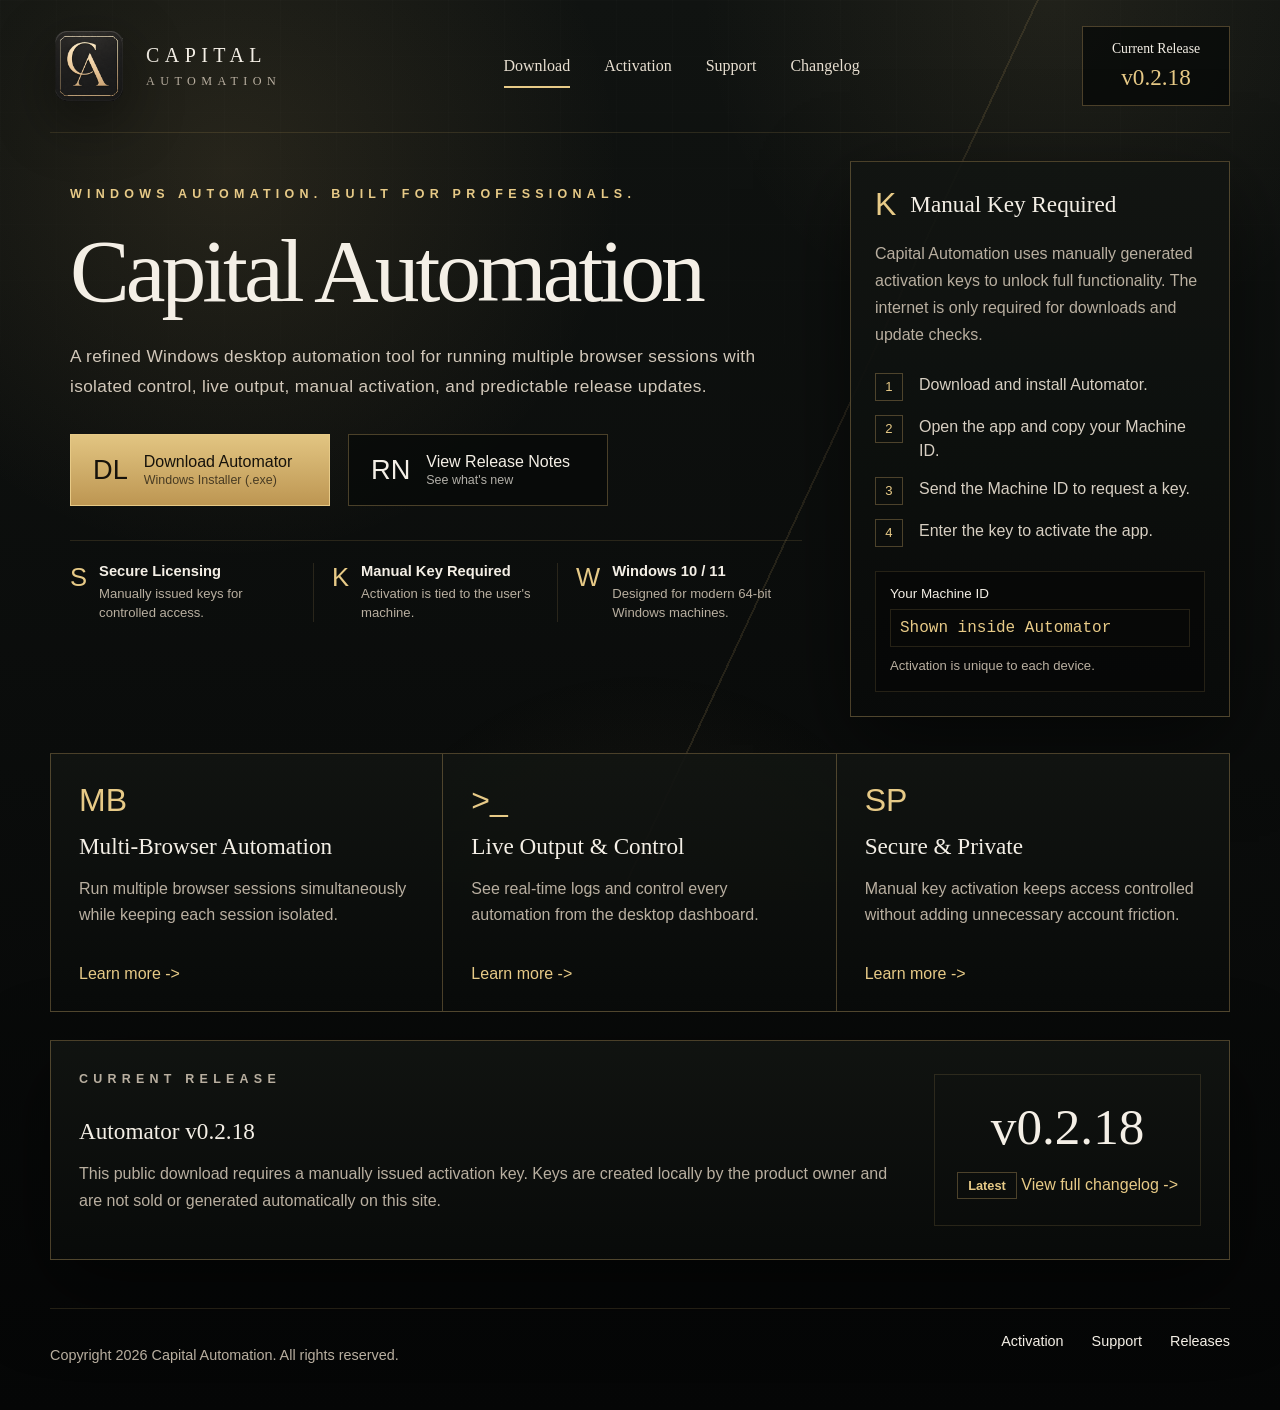
==== commit f0763029: "Update index.html download to v0.2.18" ====
--- a/index.html
+++ b/index.html
@@ -32,7 +32,7 @@
 
       <div class="release-badge">
         <span>Current Release</span>
-        <strong>v0.1.8</strong>
+        <strong>v0.2.18</strong>
       </div>
     </nav>
   </header>
@@ -50,7 +50,7 @@
         <div class="hero-actions" id="download">
           <a
             class="button primary"
-            href="https://github.com/Pbot22/Automator/releases/download/v0.1.8/Automator-Setup-v0.1.8.exe"
+            href="https://github.com/Pbot22/Automator/releases/download/v0.2.18/Automator-Setup-v0.2.18.exe"
           >
             <span class="button-icon">DL</span>
             Download Automator
@@ -134,14 +134,14 @@
       <div class="release-card">
         <div>
           <p class="eyebrow">Current Release</p>
-          <h2>Automator v0.1.8</h2>
+          <h2>Automator v0.2.18</h2>
           <p>
             This public download requires a manually issued activation key. Keys are created locally by the product owner
             and are not sold or generated automatically on this site.
           </p>
         </div>
         <div class="version-lockup">
-          <span>v0.1.8</span>
+          <span>v0.2.18</span>
           <strong>Latest</strong>
           <a href="https://github.com/Pbot22/Automator/releases">View full changelog -&gt;</a>
         </div>
--- a/style.css
+++ b/style.css
@@ -1,19 +1,19 @@
 :root {
-  --bg: #090a0c;
-  --bg-deep: #030405;
-  --panel: #121417;
-  --panel-alt: #1a1d21;
-  --titlebar: #181b20;
-  --titlebar-dark: #0d0f12;
+  --bg: #0a0c0b;
+  --bg-soft: #101311;
+  --panel: rgba(15, 18, 16, 0.92);
+  --panel-strong: #111511;
+  --panel-soft: #161a17;
   --text: #f4efe6;
-  --muted: #b6aea1;
-  --accent: #c8a35d;
-  --accent-active: #e1bd73;
-  --border: #5d503c;
-  --border-bright: #d4b978;
-  --input: #07090b;
-  --shadow: 10px 12px 0 rgba(0, 0, 0, 0.42);
-  --hairline: rgba(212, 185, 120, 0.26);
+  --muted: #b9afa0;
+  --dim: #81776b;
+  --gold: #c9a767;
+  --gold-bright: #e7ca87;
+  --gold-dark: #7b6336;
+  --line: rgba(201, 167, 103, 0.34);
+  --line-soft: rgba(201, 167, 103, 0.16);
+  --green: #75a86c;
+  --shadow: 0 28px 80px rgba(0, 0, 0, 0.52);
 }
 
 * {
@@ -29,388 +29,563 @@
   min-height: 100vh;
   color: var(--text);
   background:
-    linear-gradient(90deg, rgba(200, 163, 93, 0.03) 1px, transparent 1px),
-    linear-gradient(rgba(200, 163, 93, 0.025) 1px, transparent 1px),
-    radial-gradient(circle at 12% 8%, rgba(200, 163, 93, 0.12), transparent 28%),
-    linear-gradient(180deg, #111318 0%, var(--bg-deep) 100%);
-  background-size: 30px 30px, 30px 30px, auto, auto;
-  font-family: "Segoe UI", Tahoma, "MS Sans Serif", sans-serif;
-  font-size: 14px;
+    radial-gradient(circle at 18% 12%, rgba(201, 167, 103, 0.13), transparent 24%),
+    radial-gradient(circle at 82% 0%, rgba(231, 202, 135, 0.08), transparent 20%),
+    linear-gradient(180deg, #101311 0%, #050606 100%);
+  font-family: "Segoe UI", Tahoma, sans-serif;
+}
+
+body::before {
+  content: "";
+  position: fixed;
+  inset: 0;
+  background:
+    linear-gradient(90deg, rgba(255, 255, 255, 0.025) 1px, transparent 1px),
+    linear-gradient(rgba(255, 255, 255, 0.018) 1px, transparent 1px);
+  background-size: 56px 56px;
+  mask-image: linear-gradient(180deg, rgba(0, 0, 0, 0.55), transparent 70%);
+  pointer-events: none;
 }
 
 .page-bg {
   position: fixed;
   inset: 0;
   background:
-    linear-gradient(115deg, transparent 0 53%, rgba(200, 163, 93, 0.1) 53% 53.35%, transparent 53.35% 100%),
-    radial-gradient(circle at 84% 16%, rgba(244, 239, 230, 0.06), transparent 28%);
+    linear-gradient(115deg, transparent 0 61%, rgba(201, 167, 103, 0.14) 61% 61.12%, transparent 61.12% 100%),
+    radial-gradient(circle at 50% 108%, rgba(201, 167, 103, 0.08), transparent 26%);
   pointer-events: none;
 }
 
-.container {
-  width: min(1120px, calc(100% - 24px));
+.site-shell {
+  width: min(1180px, calc(100% - 40px));
   margin: 0 auto;
   position: relative;
   z-index: 1;
 }
 
+.nav {
+  display: grid;
+  grid-template-columns: auto 1fr auto;
+  align-items: center;
+  gap: 28px;
+  padding: 26px 0;
+  border-bottom: 1px solid var(--line-soft);
+}
+
+.brand {
+  display: inline-flex;
+  align-items: center;
+  gap: 18px;
+  color: var(--text);
+  text-decoration: none;
+  outline: none;
+}
+
+.brand:focus,
+.brand:focus-visible,
+.brand-logo:focus,
+.brand-logo:focus-visible {
+  outline: none;
+}
+
+.brand:focus-visible .brand-logo {
+  box-shadow: 0 0 0 1px var(--gold-bright), 0 0 24px rgba(201, 167, 103, 0.28);
+}
+
+.brand-logo {
+  width: 78px;
+  height: 78px;
+  object-fit: contain;
+  filter: drop-shadow(0 18px 30px rgba(0, 0, 0, 0.45));
+}
+
+.brand-wordmark {
+  display: grid;
+  gap: 7px;
+  font-family: Georgia, "Times New Roman", serif;
+  letter-spacing: 0.34em;
+  text-transform: uppercase;
+}
+
+.brand-wordmark span:first-child {
+  font-size: 1.25rem;
+}
+
+.brand-wordmark span:last-child {
+  color: var(--muted);
+  font-size: 0.76rem;
+}
+
+.nav-links {
+  display: flex;
+  justify-content: center;
+  gap: 34px;
+}
+
+.nav-links a,
+.footer a,
+.feature-card a,
+.version-lockup a {
+  color: var(--text);
+  text-decoration: none;
+}
+
+.nav-links a {
+  position: relative;
+  color: #e8dfd1;
+  font-family: Georgia, "Times New Roman", serif;
+  font-size: 1rem;
+}
+
+.nav-links a.active::after,
+.nav-links a:hover::after {
+  content: "";
+  position: absolute;
+  left: 0;
+  right: 0;
+  bottom: -13px;
+  height: 2px;
+  background: var(--gold-bright);
+}
+
+.release-badge {
+  min-width: 148px;
+  padding: 14px 18px;
+  text-align: center;
+  border: 1px solid var(--line);
+  background: rgba(8, 10, 9, 0.8);
+}
+
+.release-badge span {
+  display: block;
+  color: var(--text);
+  font-family: Georgia, "Times New Roman", serif;
+  font-size: 0.86rem;
+}
+
+.release-badge strong {
+  display: block;
+  margin-top: 7px;
+  color: var(--gold-bright);
+  font-family: Georgia, "Times New Roman", serif;
+  font-size: 1.45rem;
+  font-weight: 400;
+}
+
 .hero {
-  padding: 34px 0 22px;
-}
-
-.hero-layout {
-  display: grid;
-  grid-template-columns: minmax(0, 1.1fr) minmax(310px, 0.9fr);
+  display: grid;
+  grid-template-columns: minmax(0, 1fr) 380px;
+  gap: 40px;
+  padding: 28px 0 36px;
+}
+
+.hero-copy {
+  padding: 26px 8px 0 20px;
+}
+
+.eyebrow {
+  margin: 0 0 28px;
+  color: var(--gold-bright);
+  font-size: 0.78rem;
+  font-weight: 700;
+  letter-spacing: 0.42em;
+  text-transform: uppercase;
+}
+
+h1,
+h2,
+h3 {
+  margin: 0;
+  font-family: Georgia, "Times New Roman", serif;
+  font-weight: 400;
+}
+
+h1 {
+  max-width: 760px;
+  font-size: clamp(3.2rem, 7vw, 5.6rem);
+  line-height: 0.94;
+  letter-spacing: -0.045em;
+}
+
+.lead {
+  max-width: 700px;
+  margin: 28px 0 0;
+  color: #d2c8ba;
+  font-size: 1.08rem;
+  line-height: 1.75;
+  letter-spacing: 0.02em;
+}
+
+.hero-actions {
+  display: flex;
+  flex-wrap: wrap;
+  gap: 18px;
+  margin-top: 32px;
+}
+
+.button {
+  min-width: 260px;
+  display: inline-grid;
+  grid-template-columns: auto 1fr;
+  align-items: center;
+  column-gap: 16px;
+  row-gap: 2px;
+  padding: 18px 22px;
+  color: var(--text);
+  border: 1px solid var(--line);
+  background: rgba(8, 10, 9, 0.74);
+  text-decoration: none;
+  transition: border-color 160ms ease, background 160ms ease, transform 160ms ease;
+}
+
+.button:hover {
+  transform: translateY(-1px);
+  border-color: var(--gold-bright);
+  background: rgba(18, 22, 19, 0.96);
+}
+
+.button.primary {
+  color: #16120b;
+  border-color: var(--gold-bright);
+  background: linear-gradient(180deg, #e2c582 0%, #bd9652 100%);
+}
+
+.button small {
+  grid-column: 2;
+  color: currentColor;
+  opacity: 0.72;
+  font-size: 0.78rem;
+}
+
+.button-icon {
+  grid-row: 1 / span 2;
+  color: currentColor;
+  font-size: 1.7rem;
+}
+
+.trust-row {
+  display: grid;
+  grid-template-columns: repeat(3, minmax(0, 1fr));
+  gap: 0;
+  margin-top: 34px;
+  padding-top: 22px;
+  border-top: 1px solid var(--line-soft);
+}
+
+.trust-row div {
+  display: grid;
+  grid-template-columns: auto 1fr;
+  column-gap: 12px;
+  padding: 0 18px;
+  border-right: 1px solid var(--line-soft);
+}
+
+.trust-row div:first-child {
+  padding-left: 0;
+}
+
+.trust-row div:last-child {
+  border-right: 0;
+}
+
+.line-icon {
+  grid-row: 1 / span 2;
+  color: var(--gold-bright);
+  font-size: 1.6rem;
+}
+
+.trust-row strong {
+  color: var(--text);
+  font-size: 0.92rem;
+}
+
+.trust-row p {
+  margin: 5px 0 0;
+  color: var(--muted);
+  font-size: 0.82rem;
+  line-height: 1.45;
+}
+
+.activation-panel,
+.feature-card,
+.release-card,
+.success-card {
+  border: 1px solid var(--line);
+  background: linear-gradient(180deg, rgba(18, 21, 18, 0.92), rgba(9, 11, 10, 0.94));
+  box-shadow: var(--shadow);
+}
+
+.activation-panel {
+  padding: 24px;
+}
+
+.panel-heading {
+  display: flex;
+  align-items: center;
+  gap: 14px;
+  margin-bottom: 18px;
+}
+
+.key-mark,
+.feature-icon {
+  color: var(--gold-bright);
+  font-size: 2rem;
+}
+
+.activation-panel h2,
+.feature-card h2,
+.release-card h2,
+.success-card h1 {
+  color: var(--text);
+  font-size: 1.45rem;
+}
+
+.activation-panel p,
+.feature-card p,
+.release-card p,
+.success-lead {
+  color: var(--muted);
+  line-height: 1.68;
+}
+
+.activation-steps {
+  display: grid;
+  gap: 14px;
+  margin: 24px 0;
+  padding: 0;
+  list-style: none;
+}
+
+.activation-steps li {
+  display: grid;
+  grid-template-columns: 30px 1fr;
   gap: 14px;
   align-items: start;
-}
-
-.hero-copy,
-.pricing-panel,
-.checkout-card,
-.card,
-.success-card {
-  background: var(--panel);
-  border: 1px solid var(--border);
-  outline: 1px solid rgba(244, 239, 230, 0.05);
-  box-shadow: var(--shadow);
-}
-
-.hero-copy {
-  min-height: 100%;
-  padding: 0;
-}
-
-.window-titlebar {
+  color: #d7cfc2;
+  line-height: 1.5;
+}
+
+.activation-steps span {
+  display: grid;
+  place-items: center;
+  width: 28px;
+  height: 28px;
+  color: var(--gold-bright);
+  border: 1px solid var(--line);
+  font-size: 0.82rem;
+}
+
+.machine-card {
+  padding: 14px;
+  border: 1px solid var(--line-soft);
+  background: rgba(5, 6, 6, 0.62);
+}
+
+.machine-card span {
+  display: block;
+  color: var(--text);
+  font-size: 0.84rem;
+}
+
+.machine-card code {
+  display: block;
+  margin: 8px 0;
+  padding: 9px;
+  color: var(--gold-bright);
+  background: #070807;
+  border: 1px solid var(--line-soft);
+  font-family: Consolas, "Courier New", monospace;
+}
+
+.machine-card p {
+  margin: 0;
+  font-size: 0.82rem;
+}
+
+.feature-grid {
+  display: grid;
+  grid-template-columns: repeat(3, minmax(0, 1fr));
+  gap: 0;
+  margin: 0 0 28px;
+}
+
+.feature-card {
+  padding: 28px;
+  box-shadow: none;
+}
+
+.feature-card + .feature-card {
+  border-left: 0;
+}
+
+.feature-card h2 {
+  margin-top: 14px;
+}
+
+.feature-card a,
+.version-lockup a {
+  display: inline-block;
+  margin-top: 20px;
+  color: var(--gold-bright);
+}
+
+.release-section {
+  padding-bottom: 48px;
+}
+
+.release-card {
+  display: grid;
+  grid-template-columns: 1fr auto;
+  gap: 32px;
+  align-items: center;
+  padding: 28px;
+}
+
+.version-lockup {
+  min-width: 260px;
+  padding: 22px;
+  text-align: center;
+  border: 1px solid var(--line-soft);
+}
+
+.version-lockup span {
+  display: block;
+  color: var(--text);
+  font-family: Georgia, "Times New Roman", serif;
+  font-size: 3.2rem;
+}
+
+.version-lockup strong {
+  display: inline-block;
+  margin: 10px 0 4px;
+  padding: 5px 10px;
+  color: var(--gold-bright);
+  border: 1px solid var(--line);
+  font-size: 0.8rem;
+}
+
+.footer {
   display: flex;
-  align-items: center;
   justify-content: space-between;
-  min-height: 38px;
-  padding: 7px 10px;
-  color: var(--text);
-  background: linear-gradient(180deg, var(--titlebar) 0%, var(--titlebar-dark) 100%);
-  border-bottom: 1px solid var(--hairline);
-  font-weight: 700;
-}
-
-.window-title {
-  display: inline-flex;
-  align-items: center;
-  gap: 8px;
-}
-
-.brand-mark,
-.window-icon {
-  width: 36px;
-  height: 36px;
-  display: inline-grid;
-  place-items: center;
-  position: relative;
-  color: var(--text);
-  background: #07080a;
-  border: 1px solid var(--border-bright);
-  box-shadow: inset 0 0 0 1px rgba(244, 239, 230, 0.08), 0 0 22px rgba(200, 163, 93, 0.12);
-  font-family: Georgia, "Times New Roman", serif;
-  font-size: 0;
-}
-
-.brand-mark::before,
-.window-icon::before {
-  content: "C";
-  position: absolute;
-  left: 7px;
-  top: 4px;
-  color: var(--text);
-  font-size: 21px;
-  font-weight: 700;
-  line-height: 1;
-}
-
-.brand-mark::after,
-.window-icon::after {
-  content: "A";
-  position: absolute;
-  right: 6px;
-  bottom: 4px;
-  color: var(--accent-active);
-  font-size: 21px;
-  font-weight: 700;
-  line-height: 1;
-}
-
-.brand-sweep {
-  position: absolute;
-  width: 24px;
-  height: 1px;
-  left: 6px;
-  top: 22px;
-  background: var(--accent);
-  transform: rotate(-16deg);
-  box-shadow: 0 0 8px rgba(200, 163, 93, 0.45);
-}
-
-.window-controls {
+  gap: 18px;
+  padding: 24px 0 32px;
+  color: var(--muted);
+  border-top: 1px solid var(--line-soft);
+  font-size: 0.9rem;
+}
+
+.footer nav {
   display: flex;
-  gap: 4px;
-}
-
-.window-control {
-  width: 18px;
-  height: 18px;
-  display: grid;
-  place-items: center;
-  color: var(--muted);
-  background: #0a0c0f;
-  border: 1px solid var(--border);
-  box-shadow: inset 1px 1px 0 rgba(244, 239, 230, 0.08);
-  font-size: 11px;
-  line-height: 1;
-}
-
-.window-body {
-  padding: 22px;
-}
-
-.eyebrow,
-.panel-label {
-  margin: 0 0 10px;
-  color: var(--accent);
-  font-size: 0.78rem;
-  font-weight: 700;
-  letter-spacing: 0.08em;
-  text-transform: uppercase;
-}
-
-h1 {
-  margin: 0;
-  color: var(--text);
-  font-family: Georgia, "Times New Roman", serif;
-  font-size: clamp(2.7rem, 7vw, 5.4rem);
-  line-height: 0.94;
-  letter-spacing: -0.045em;
-}
-
-h2 {
-  margin: 0;
-}
-
-.lead {
-  max-width: 700px;
-  margin: 18px 0 0;
-  color: var(--muted);
-  font-size: 1.08rem;
-  line-height: 1.65;
-}
-
-.hero-actions,
-.checkout-actions {
-  display: flex;
-  flex-wrap: wrap;
-  gap: 10px;
-  margin-top: 22px;
-}
-
-.button {
-  display: inline-block;
-  min-width: 176px;
-  padding: 11px 16px;
-  color: #08090a;
-  background: linear-gradient(180deg, var(--accent-active) 0%, var(--accent) 100%);
-  border: 1px solid var(--border-bright);
-  border-radius: 0;
-  box-shadow: inset 1px 1px 0 rgba(255, 255, 255, 0.25), 3px 3px 0 rgba(0, 0, 0, 0.34);
-  font-weight: 700;
-  text-align: center;
-  text-decoration: none;
-}
-
-.button:hover {
-  background: var(--accent-active);
-}
-
-.button:active {
-  transform: translate(2px, 2px);
-  box-shadow: inset -1px -1px 0 rgba(255, 255, 255, 0.35), 1px 1px 0 rgba(0, 0, 0, 0.22);
-}
-
-.button.secondary {
-  color: var(--text);
-  background: #0c0f12;
-  border-color: var(--border);
-}
-
-.button.wide {
-  width: 100%;
-}
-
-.meta {
-  margin: 18px 0 0;
-  padding: 10px 12px;
-  color: var(--muted);
-  background: var(--input);
-  border: 1px solid var(--border);
-  font-size: 0.92rem;
-}
-
-.pricing-panel {
-  padding: 12px;
-}
-
-.price-card {
-  margin-top: 12px;
-  padding: 16px;
-  background: var(--input);
-  border: 1px solid var(--border);
-}
-
-.price-card.featured {
-  border-color: var(--accent);
-  background: linear-gradient(180deg, #1b1711 0%, var(--input) 100%);
-}
-
-.price-top {
-  margin-bottom: 14px;
-}
-
-.price-top h2 {
-  margin-bottom: 8px;
-  color: #fff;
-  font-size: 1.35rem;
-}
-
-.price-copy {
-  margin: 0;
-  color: var(--muted);
-  line-height: 1.55;
-}
-
-.grid {
-  display: grid;
-  grid-template-columns: repeat(4, minmax(0, 1fr));
-  gap: 12px;
-  padding-bottom: 16px;
-}
-
-.card {
-  padding: 16px;
-}
-
-.card h2 {
-  margin-bottom: 10px;
-  color: #fff;
-  font-size: 1.12rem;
-}
-
-.card p {
-  margin: 0;
-  color: var(--muted);
-  line-height: 1.6;
-}
-
-.card a {
-  color: var(--accent-active);
-}
-
-.checkout-section {
-  padding-bottom: 42px;
-}
-
-.checkout-card {
-  padding: 18px;
-  background: var(--panel);
-}
-
-.checkout-card h2 {
-  margin-bottom: 10px;
-  color: #fff;
-  font-size: 1.75rem;
-}
-
-.checkout-card p {
-  max-width: 780px;
-  margin: 0;
-  color: var(--muted);
-  line-height: 1.65;
-}
-
-.footer {
-  padding: 16px 0 28px;
-  border-top: 1px solid var(--border);
-}
-
-.footer-inner {
-  display: flex;
-  flex-wrap: wrap;
-  justify-content: space-between;
-  gap: 12px;
-  color: var(--muted);
-  font-size: 0.9rem;
+  gap: 28px;
 }
 
 .success-shell {
   min-height: 100vh;
   display: grid;
   place-items: center;
-  padding: 28px 12px;
+  padding: 34px 20px;
   position: relative;
   z-index: 1;
 }
 
 .success-card {
-  width: min(930px, 100%);
-}
-
-.success-title {
-  font-size: clamp(2.3rem, 6vw, 4.8rem);
+  width: min(980px, 100%);
+  padding: 32px;
+}
+
+.success-brand {
+  margin-bottom: 34px;
+}
+
+.success-card h1 {
+  max-width: 720px;
+  margin-top: 10px;
+  font-size: clamp(2.8rem, 6vw, 5rem);
+  line-height: 0.96;
 }
 
 .success-lead {
   max-width: 760px;
-  margin: 16px 0 0;
-  color: var(--muted);
-  line-height: 1.7;
-  font-size: 1rem;
+  margin: 20px 0 0;
+  font-size: 1.02rem;
 }
 
 .status-pill {
   display: inline-flex;
-  align-items: center;
-  margin-top: 18px;
-  padding: 8px 12px;
-  color: var(--accent-active);
-  background: var(--input);
-  border: 1px solid var(--accent);
-  font-weight: 700;
+  margin-top: 22px;
+  padding: 8px 14px;
+  color: var(--gold-bright);
+  border: 1px solid var(--line);
+  background: rgba(8, 10, 9, 0.72);
 }
 
 .success-grid {
   display: grid;
   grid-template-columns: repeat(2, minmax(0, 1fr));
-  gap: 12px;
-  margin-top: 18px;
+  margin-top: 26px;
 }
 
 .success-actions {
-  margin-top: 20px;
-}
-
-@media (max-width: 940px) {
-  .hero-layout,
-  .grid {
+  margin-top: 28px;
+}
+
+@media (max-width: 980px) {
+  .nav,
+  .hero,
+  .release-card {
     grid-template-columns: 1fr;
   }
-}
-
-@media (max-width: 680px) {
-  .window-body {
-    padding: 16px;
+
+  .nav-links {
+    justify-content: flex-start;
+    flex-wrap: wrap;
+  }
+
+  .release-badge {
+    width: fit-content;
+  }
+
+  .feature-grid,
+  .trust-row,
+  .success-grid {
+    grid-template-columns: 1fr;
+  }
+
+  .feature-card + .feature-card,
+  .trust-row div {
+    border-left: 1px solid var(--line);
+    border-right: 1px solid var(--line);
+  }
+
+  .trust-row div {
+    padding: 14px 0;
+    border-right: 0;
+  }
+}
+
+@media (max-width: 640px) {
+  .site-shell {
+    width: min(100% - 24px, 1180px);
+  }
+
+  .brand-logo {
+    width: 62px;
+    height: 62px;
+  }
+
+  .brand-wordmark {
+    letter-spacing: 0.22em;
+  }
+
+  .nav-links {
+    gap: 18px;
+  }
+
+  .hero-copy {
+    padding-left: 0;
   }
 
   .button {
     width: 100%;
   }
-
-  .success-grid {
-    grid-template-columns: 1fr;
-  }
-}
+}
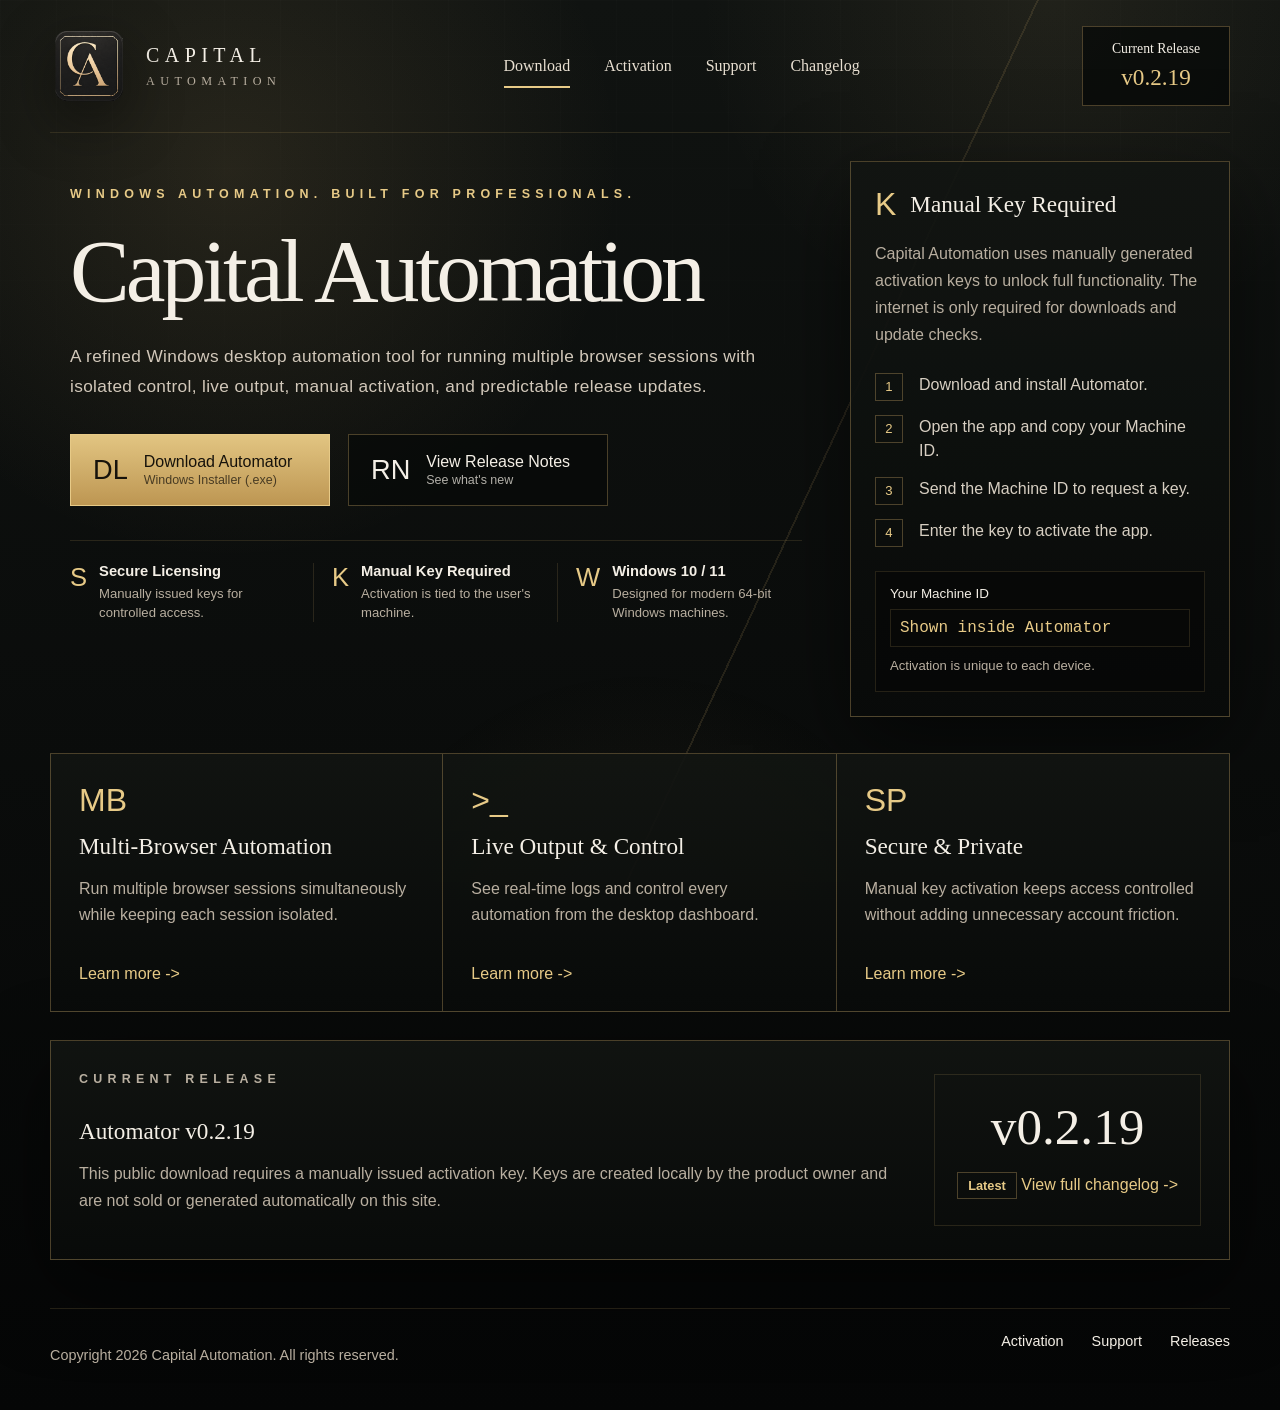
==== commit 9c30345a: "Update index.html download to v0.2.19" ====
--- a/index.html
+++ b/index.html
@@ -32,7 +32,7 @@
 
       <div class="release-badge">
         <span>Current Release</span>
-        <strong>v0.2.18</strong>
+        <strong>v0.2.19</strong>
       </div>
     </nav>
   </header>
@@ -50,7 +50,7 @@
         <div class="hero-actions" id="download">
           <a
             class="button primary"
-            href="https://github.com/Pbot22/Automator/releases/download/v0.2.18/Automator-Setup-v0.2.18.exe"
+            href="https://github.com/Pbot22/Automator/releases/download/v0.2.19/Automator-Setup-v0.2.19.exe"
           >
             <span class="button-icon">DL</span>
             Download Automator
@@ -134,14 +134,14 @@
       <div class="release-card">
         <div>
           <p class="eyebrow">Current Release</p>
-          <h2>Automator v0.2.18</h2>
+          <h2>Automator v0.2.19</h2>
           <p>
             This public download requires a manually issued activation key. Keys are created locally by the product owner
             and are not sold or generated automatically on this site.
           </p>
         </div>
         <div class="version-lockup">
-          <span>v0.2.18</span>
+          <span>v0.2.19</span>
           <strong>Latest</strong>
           <a href="https://github.com/Pbot22/Automator/releases">View full changelog -&gt;</a>
         </div>
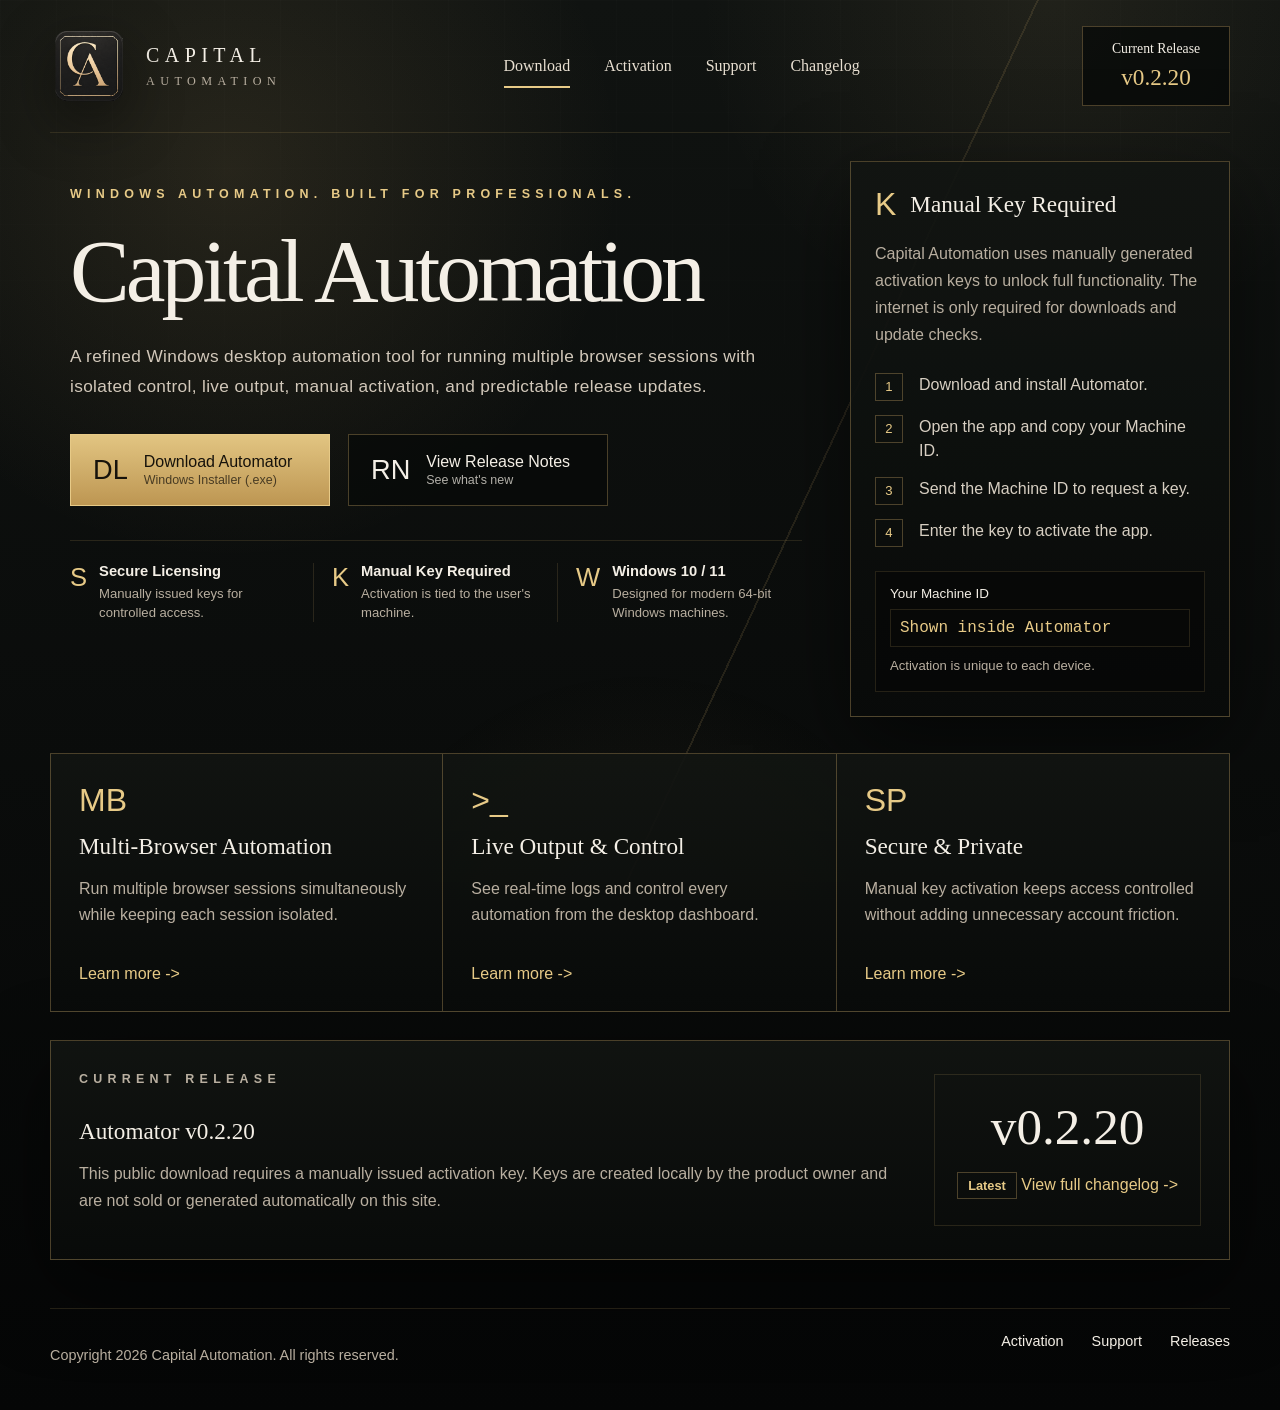
==== commit a4960da3: "Update index.html download to v0.2.20" ====
--- a/index.html
+++ b/index.html
@@ -32,7 +32,7 @@
 
       <div class="release-badge">
         <span>Current Release</span>
-        <strong>v0.2.19</strong>
+        <strong>v0.2.20</strong>
       </div>
     </nav>
   </header>
@@ -50,7 +50,7 @@
         <div class="hero-actions" id="download">
           <a
             class="button primary"
-            href="https://github.com/Pbot22/Automator/releases/download/v0.2.19/Automator-Setup-v0.2.19.exe"
+            href="https://github.com/Pbot22/Automator/releases/download/v0.2.20/Automator-Setup-v0.2.20.exe"
           >
             <span class="button-icon">DL</span>
             Download Automator
@@ -134,14 +134,14 @@
       <div class="release-card">
         <div>
           <p class="eyebrow">Current Release</p>
-          <h2>Automator v0.2.19</h2>
+          <h2>Automator v0.2.20</h2>
           <p>
             This public download requires a manually issued activation key. Keys are created locally by the product owner
             and are not sold or generated automatically on this site.
           </p>
         </div>
         <div class="version-lockup">
-          <span>v0.2.19</span>
+          <span>v0.2.20</span>
           <strong>Latest</strong>
           <a href="https://github.com/Pbot22/Automator/releases">View full changelog -&gt;</a>
         </div>
